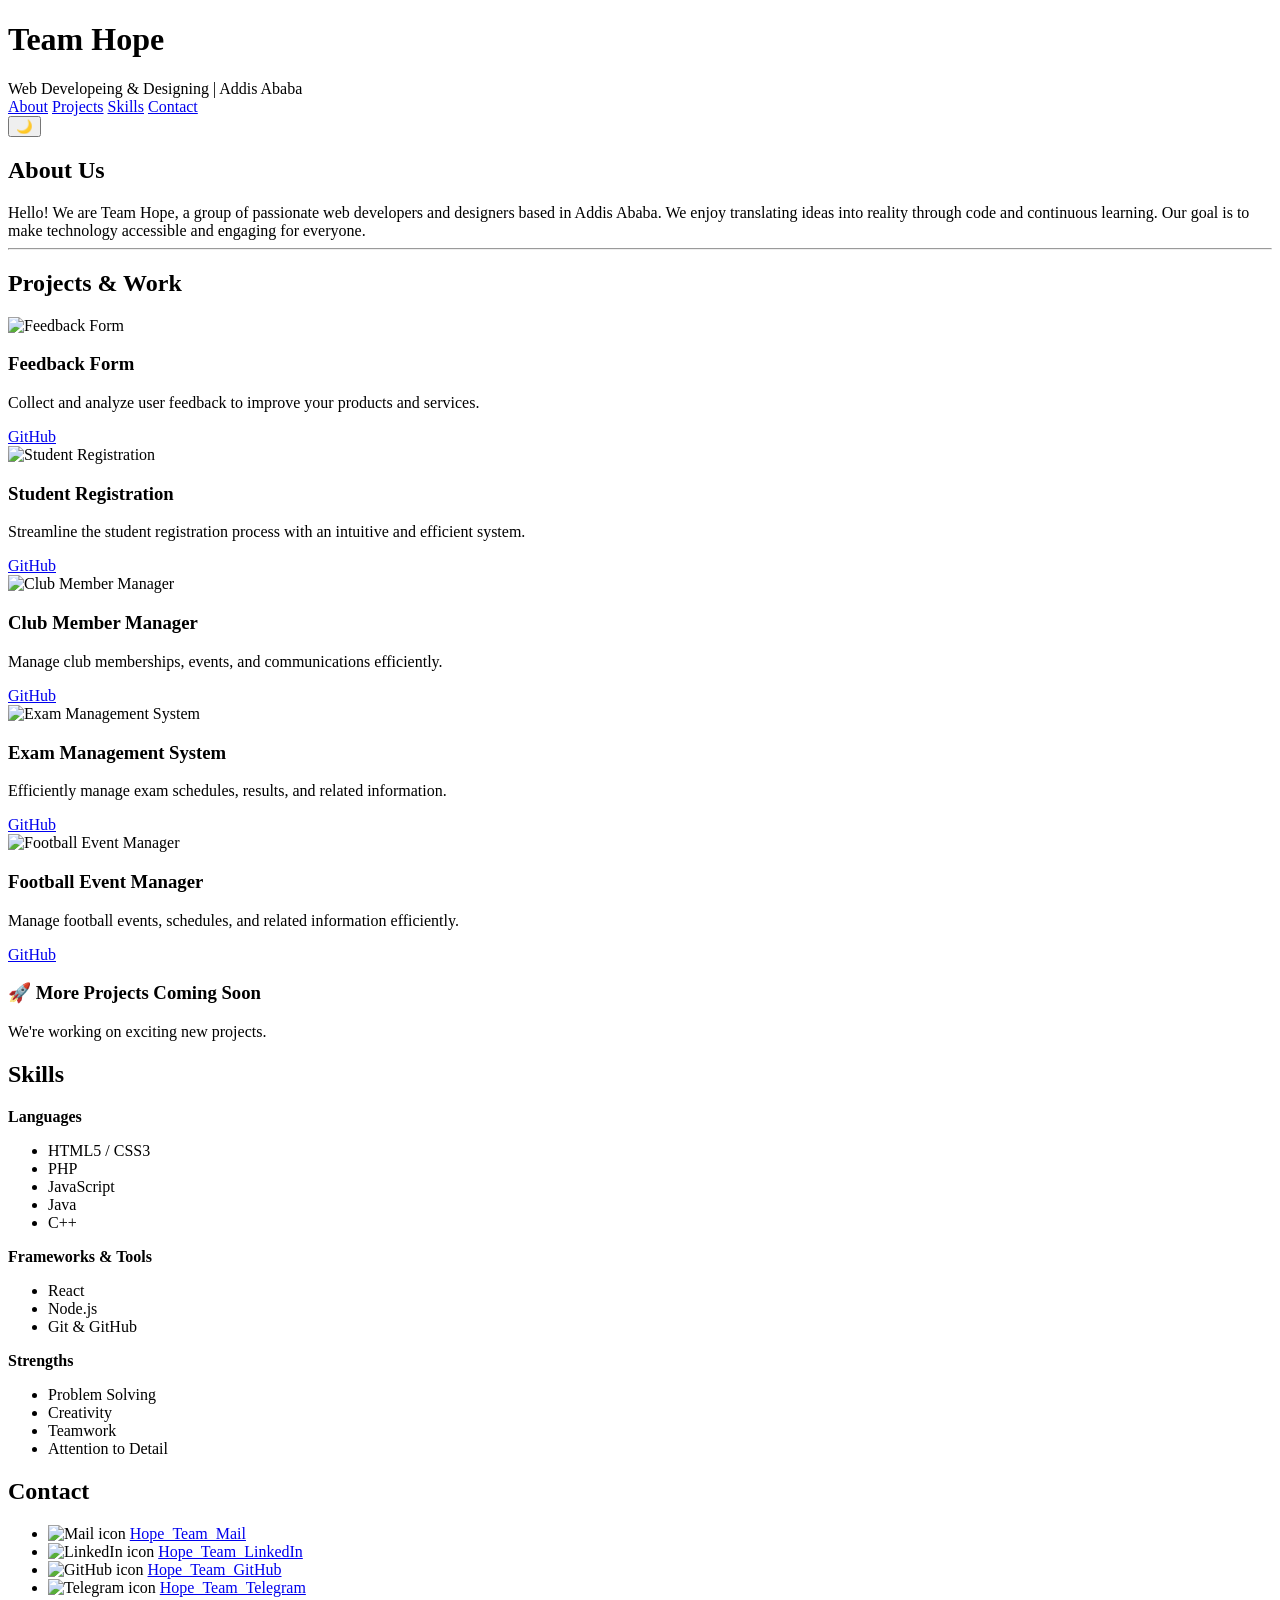
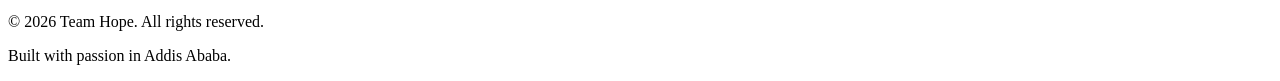
==== index.html @ 990dbc8c "Add files via upload" ====
<!DOCTYPE html>
<html lang="en">
<head>
    <meta charset="UTF-8">
    <title>TeamHopePortfolio</title>
    <link rel="icon" href="https://cdn-icons-png.flaticon.com/512/2917/2917242.png" type="image/png">
    <meta name="viewport" content="width=device-width, initial-scale=1">
    <link rel="stylesheet" href="style.css">
</head>
<body>    

     <header>
        <h1>Team Hope</h1>
        <div>Web Developeing & Designing | Addis Ababa</div>
        <nav>
            <a href="#about" class="menu-link active">About</a>
            <a href="#projects" class="menu-link">Projects</a>
            <a href="#skills" class="menu-link">Skills</a>
            <a href="#contact" class="menu-link">Contact</a>
        </nav>
        <button id="theme-toggle" class="theme-toggle-btn">🌙</button>
    </header>
    <main>
        <section id="about">
            <h2>About Us</h2>
            <div class="about-text">
                Hello! We are Team Hope, a group of passionate web developers and designers based in Addis Ababa.
                We enjoy translating ideas into reality through code and continuous learning. Our goal is to make technology accessible and engaging for everyone.
            </div>
            <hr>
        </section>
        <section id="projects">
            <h2>Projects & Work</h2>
            <div class="projects-grid">

                <div class="project-card">
                    <img src="./recources/images/Feedback_sample.png" alt="Feedback Form">
                    <h3>Feedback Form</h3>
                    <p>Collect and analyze user feedback to improve your products and services.</p>
                    <div class="project-links">
                        <a href="https://github.com/Group-Git-Repositories/Feedback.git" target="_blank">GitHub</a>
                    </div>
                </div>
                <div class="project-card">
                    <img src="./recources/images/Student_Registration_sample.png" alt="Student Registration">
                    <h3>Student Registration</h3>
                    <p>Streamline the student registration process with an intuitive and efficient system.</p>
                    <div class="project-links">
                        <a href="https://github.com/Group-Git-Repositories/REGISTER.git" target="_blank">GitHub</a>
                    </div>
                </div>
                <div class="project-card">
                    <img src="./recources/images/Club_Member_Manager_sample.png" alt="Club Member Manager">
                    <h3>Club Member Manager</h3>
                    <p>Manage club memberships, events, and communications efficiently.</p>
                    <div class="project-links">
                        <a href="https://github.com/Group-Git-Repositories/Club-Registration.git" target="_blank">GitHub</a>
                       
                    </div>
                </div>
                <div class="project-card">
                    <img src="./recources/images/Exam_Management_System_sample.png" alt="Exam Management System">
                    <h3>Exam Management System</h3>
                    <p>Efficiently manage exam schedules, results, and related information.</p>
                    <div class="project-links">
                        <a href="https://github.com/Group-Git-Repositories/Exam-Schedule.git" target="_blank">GitHub</a>
                    </div>
                </div>
                <div class="project-card">
                    <img src="./recources/images/Football_Event_Manager_sample.png" alt="Football Event Manager">
                    <h3>Football Event Manager</h3>
                    <p>Manage football events, schedules, and related information efficiently.</p>
                    <div class="project-links">
                        <a href="https://github.com/Group-Git-Repositories/Football_Event_Manager.git" target="_blank">GitHub</a>
                        
                    </div>
                </div>
                <div class="project-card coming-soon">
                    <div class="coming-soon-content">
                        <h3>🚀 More Projects Coming Soon</h3>
                        <p>We're working on exciting new projects.</p>
                    </div>
                </div>
            </div>
        </section>
        <section id="skills">
            <h2>Skills</h2>
            <div class="skills-flex">
                <div class="skill-group">
                    <strong>Languages</strong>
                    <ul>
                        <li>HTML5 / CSS3</li>
                        <li>PHP</li>
                        <li>JavaScript</li>
                        <li>Java</li>
                        <li>C++</li>
                    </ul>
                </div>
                <div class="skill-group">
                    <strong>Frameworks & Tools</strong>
                    <ul>
                        <li>React</li>
                        <li>Node.js</li>
                        <li>Git & GitHub</li>
                    </ul>
                </div>
                <div class="skill-group">
                    <strong>Strengths</strong>
                    <ul>
                        <li>Problem Solving</li>
                        <li>Creativity</li>
                        <li>Teamwork</li>
                        <li>Attention to Detail</li>
                    </ul>
                </div>
            </div>
        </section>
        <!-- Contact Section -->
        <section id="contact">
            <h2>Contact</h2>
            <ul class="contact-list">
                <li>
                    <img src="https://cdn-icons-png.flaticon.com/512/732/732200.png" class="contact-icon" alt="Mail icon">
                    <a href="mailto:endalamawtewodros2@gmail.com">Hope_Team_Mail</a>
                </li>
                <li>
                    <img src="https://cdn-icons-png.flaticon.com/512/174/174857.png" class="contact-icon" alt="LinkedIn icon">
                    <a href="https://linkedin.com/in/janedoe" target="_blank">Hope_Team_LinkedIn</a>
                </li>
                <li>
                    <img src="https://cdn-icons-png.flaticon.com/512/25/25231.png" class="contact-icon" alt="GitHub icon">
                    <a href="https://github.com/Group-Git-Repositories?tab=repositories" target="_blank">Hope_Team_GitHub</a>
                </li>
                <li>
                    <img src="https://cdn-icons-png.flaticon.com/128/4423/4423663.png" class="contact-icon" alt="Telegram icon">
                    <a href="https://t.me/hope_teams" target="_blank">Hope_Team_Telegram</a>
                </li>
            </ul>
        </section>
    </main>
    <footer>
        <p>&copy; 2026 Team Hope. All rights reserved.</p>
        <p>Built with passion in Addis Ababa.</p>
    </footer>
    <script>
    // Theme toggle
    const toggle = document.getElementById('theme-toggle');
    const currentTheme = localStorage.getItem('theme');
    if (currentTheme) {
        document.body.classList.add(currentTheme);
    }
    updateToggleIcon();

    toggle.addEventListener('click', function() {
        document.body.classList.toggle('light-mode');
        const theme = document.body.classList.contains('light-mode') ? 'light-mode' : '';
        localStorage.setItem('theme', theme);
        updateToggleIcon();
    });

    function updateToggleIcon() {
        const isLight = document.body.classList.contains('light-mode');
        toggle.textContent = isLight ? '☀️' : '🌙';
    }

    // Smooth scroll active section highlighting
    const menuLinks = document.querySelectorAll('.menu-link');
    const sections = [...document.querySelectorAll('main section')];
    window.addEventListener('scroll', () => {
        let fromTop = window.scrollY + 100; // Slight offset for header
        menuLinks.forEach(link => link.classList.remove('active'));
        let current = sections[0];
        for (const section of sections) {
            if (section.offsetTop <= fromTop) current = section;
        }
        document.querySelectorAll('nav a').forEach(link => {
            if(link.getAttribute('href').substring(1) === current.id)
                link.classList.add('active');
        });
    });

    // Smooth scroll for clicks (optional, will work with scroll-behavior CSS, but this is more consistent)
    document.querySelectorAll('nav a').forEach(anchor => {
        anchor.addEventListener('click', function(e) {
            e.preventDefault();
            document.querySelector(this.getAttribute('href')).scrollIntoView({
                behavior: 'smooth'
            });
        });
    });
    </script>
</body>
</html>
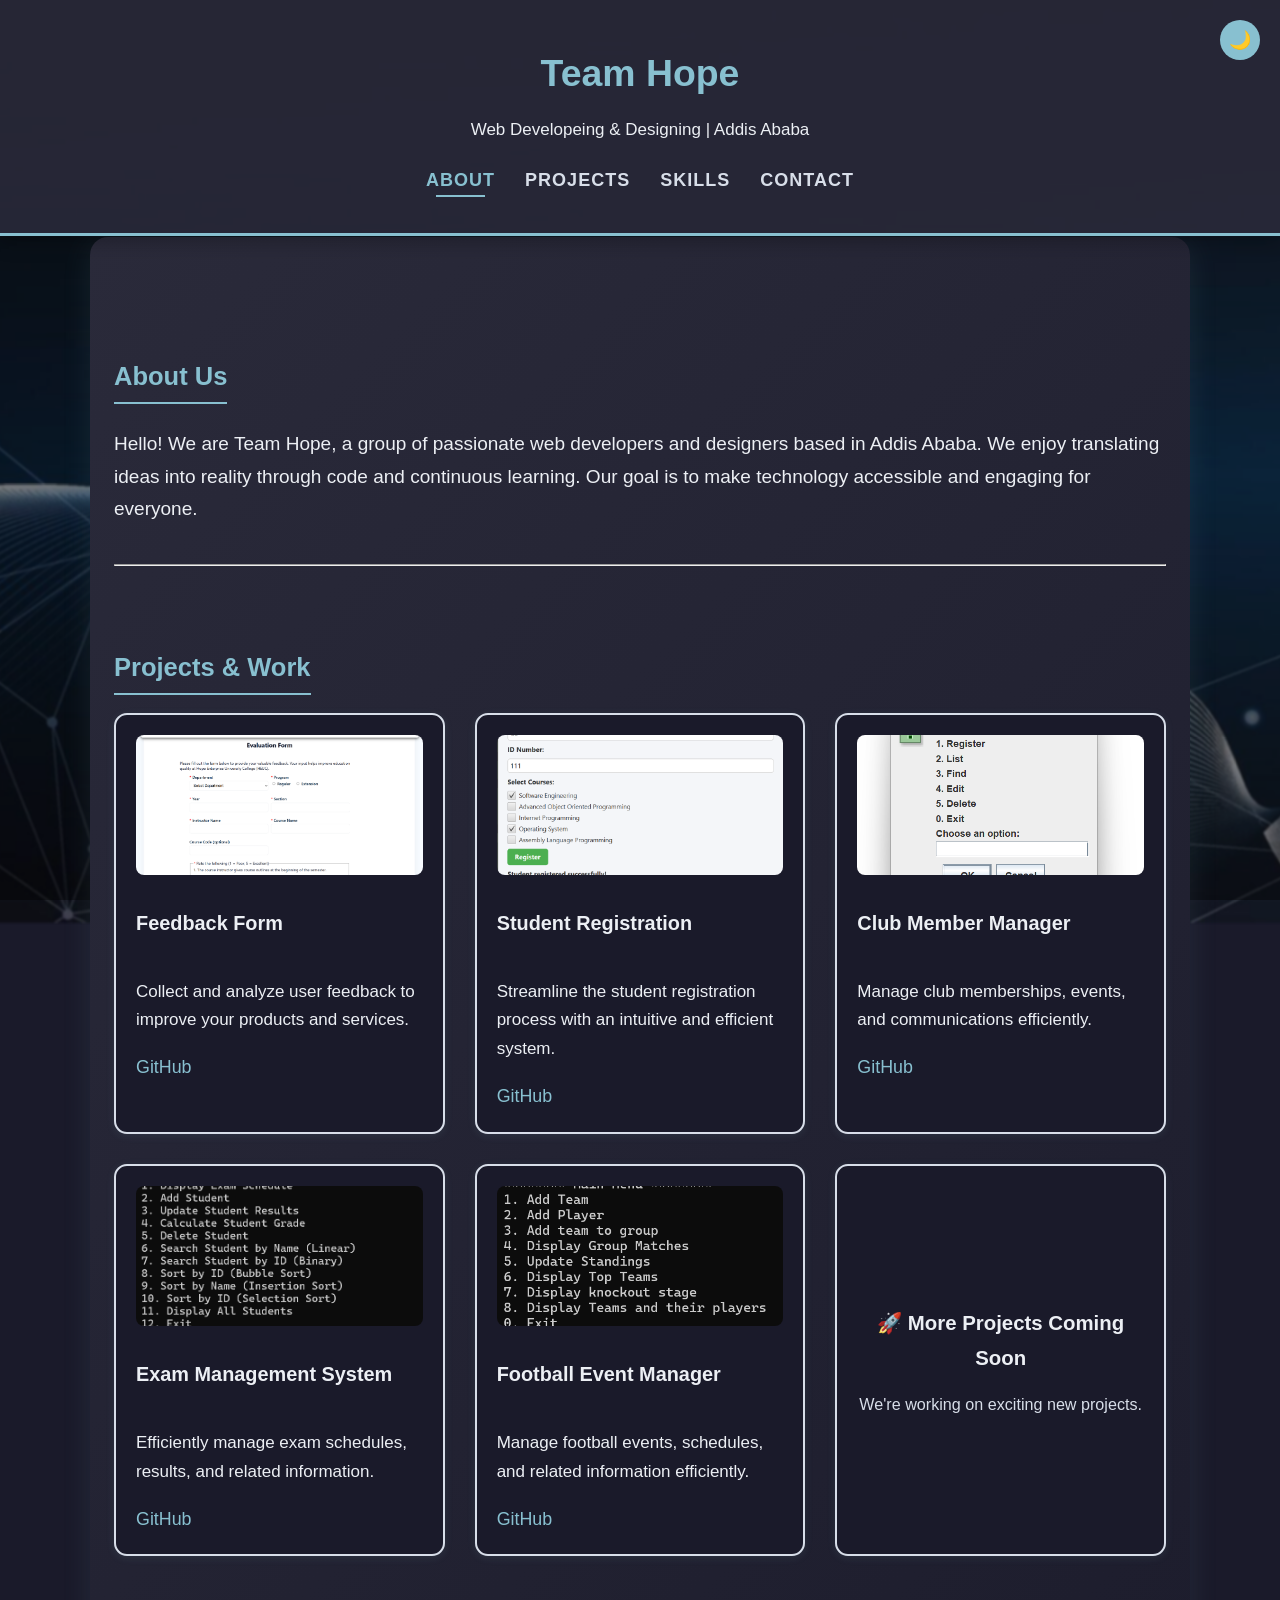
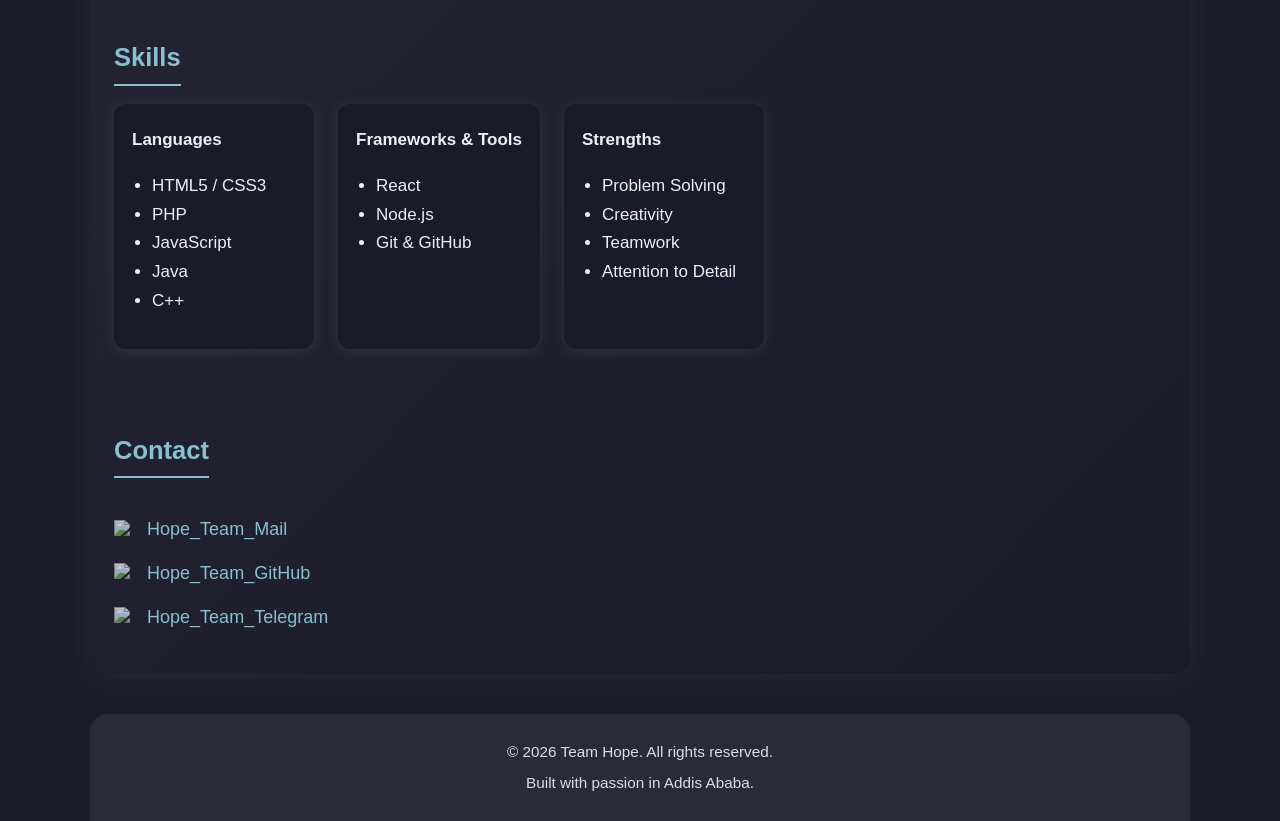
==== commit 453dfe27: "Fix HTML structure and remove duplicate content" ====
--- a/index.html
+++ b/index.html
@@ -124,10 +124,6 @@
                     <a href="mailto:endalamawtewodros2@gmail.com">Hope_Team_Mail</a>
                 </li>
                 <li>
-                    <img src="https://cdn-icons-png.flaticon.com/512/174/174857.png" class="contact-icon" alt="LinkedIn icon">
-                    <a href="https://linkedin.com/in/janedoe" target="_blank">Hope_Team_LinkedIn</a>
-                </li>
-                <li>
                     <img src="https://cdn-icons-png.flaticon.com/512/25/25231.png" class="contact-icon" alt="GitHub icon">
                     <a href="https://github.com/Group-Git-Repositories?tab=repositories" target="_blank">Hope_Team_GitHub</a>
                 </li>
@@ -190,4 +186,4 @@
     });
     </script>
 </body>
-</html>+</html>
--- a/style.css
+++ b/style.css
@@ -0,0 +1,283 @@
+        :root {
+            --bg-primary: #1a1a2a;
+            --bg-secondary: #2a2a3a;
+            --text-primary: #eceff4;
+            --text-secondary: #d8dee9;
+            --accent: #88c0d0;
+            --highlight: #ebcb8b;
+            --subtle: #81a1c1;
+        }
+.theme-toggle-btn {
+    position: absolute;
+    top: 20px;
+    right: 20px;
+}
+        .light-mode {
+            --bg-primary: #ffffff;
+            --bg-secondary: #f8f9fa;
+            --text-primary: #212529;
+            --text-secondary: #6c757d;
+            --accent: #007bff;
+            --highlight: #ffc107;
+            --subtle: #495057;
+        }
+
+        .light-mode body::before,
+        .light-mode body::after {
+            display: none;
+        }
+
+        .light-mode header {
+            background: var(--bg-secondary);
+        }
+        html {
+            scroll-behavior: smooth;
+        }
+        * { box-sizing: border-box; }
+        body {
+            position: relative;
+            font-family: 'Segoe UI', Calibri, Arial, sans-serif;
+            margin: 0;
+            background: var(--bg-primary);
+            color: var(--text-primary);
+            line-height: 1.7;
+            font-size: 17px;
+            min-height: 100vh;
+            overflow-x: hidden;
+        }
+
+        body::before {
+            content: '';
+            position: fixed;
+            inset: 0;
+            z-index: -1;
+            background-image: url('./recources/images/Background_Image.jpg');
+            background-size: cover;
+            background-position: center;
+            background-attachment: fixed;
+            filter: blur(1px);
+            transform: scale(1.05);
+            opacity: 0.8;
+        }
+
+        body::after {
+            content: '';
+            position: fixed;
+            inset: 0;
+            z-index: -1;
+            background: rgba(0, 0, 0, 0.4);
+        }
+
+        header {
+            background: rgba(42, 42, 58, 0.9);
+            text-align: center;
+            padding: 1em 1em 2em 1em;
+            position: relative;
+            border-bottom: 3px solid var(--accent);
+            box-shadow: 0 4px 20px rgba(0, 0, 0, 0.3);
+        }
+        nav {
+            margin: 18px 0 0 0;
+            display: flex;
+            justify-content: center;
+            gap: 22px;
+            flex-wrap: wrap;
+        }
+        nav a {
+            color: var(--text-secondary);
+            font-weight: 600;
+            text-decoration: none;
+            text-transform: uppercase;
+            letter-spacing: 1px;
+            transition: color 0.2s;
+            font-size: 1.06em;
+            padding: 2px 4px;
+            position: relative;
+        }
+        nav a:after {
+            content: '';
+            display: block;
+            margin: auto;
+            height: 2px;
+            width: 0px;
+            background: var(--accent);
+            transition: width .24s;
+        }
+        nav a:hover, nav a.active {
+            color: var(--accent);
+        }
+        nav a:hover:after,
+        nav a.active:after {
+            width: 70%;
+        }
+        h1 {
+            font-size: 2.2em;
+            margin-bottom: 10px;
+            color: var(--accent);
+        }
+        h2 {
+            font-size: 1.5em;
+            color: var(--accent);
+            margin-top: 40px;
+            margin-bottom: 18px;
+            border-bottom: 2.5px solid var(--accent);
+            display: inline-block;
+            padding-bottom: 4px;
+        }
+        main {
+            max-width: 1100px;
+            margin: 1px auto 0 auto;
+            background: linear-gradient(135deg, var(--bg-secondary) 0%, var(--bg-primary) 100%);
+            border-radius: 18px;
+            box-shadow: 0 6px 30px rgba(136, 192, 208, 0.1);
+            padding: 38px 24px 24px 24px;
+        }
+        section {
+            margin-top: 40px;
+        }
+
+        /* Projects */
+        .projects-grid {
+            display: grid;
+            grid-template-columns: repeat(auto-fit, minmax(270px, 1fr));
+            gap: 30px;
+        }
+        .project-card {
+            background: var(--bg-primary);
+            border-radius: 13px;
+            border: 2.5px solid var(--text-secondary);
+            padding: 20px;
+            color: var(--text-primary);
+            transition: border 0.32s, box-shadow 0.25s, transform 0.3s;
+            display: flex;
+            flex-direction: column;
+            align-items: flex-start;
+            box-shadow: 0 2px 8px rgba(136, 192, 208, 0.1);
+        }
+        .project-card:hover {
+            border: 3.5px solid var(--accent);
+            box-shadow: 0 0 0 5px var(--accent);
+            transform: translateY(-5px);
+        }
+        .project-card img {
+            width: 100%;
+            height: 140px;
+            object-fit: cover;
+            border-radius: 8px;
+            margin-bottom: 12px;
+            background: var(--bg-secondary);
+            transition: transform 0.3s, height 0.3s;
+        }
+
+        .project-card img:hover {
+            transform: scale(1.05);
+            height: 220px;
+            margin-top: 8px;
+        }
+        .coming-soon {
+            justify-content: center;
+            align-items: center;
+            text-align: center;
+        }
+        .coming-soon-content h3 {
+            font-size: 1.2em;
+            margin-bottom: 10px;
+        }
+        .coming-soon-content p {
+            font-size: 0.95em;
+            color: var(--text-secondary);
+        }
+        .project-links a {
+            color: var(--accent);
+            text-decoration: none;
+            margin-right: 14px;
+            font-size: 1.05em;
+        }
+        .project-links a:hover { text-decoration: underline; }
+
+        /* Skills */
+        .skills-flex {
+            display: flex;
+            flex-wrap: wrap;
+            gap: 24px;
+        }
+        .skill-group {
+            background: var(--bg-primary);
+            border-radius: 12px;
+            padding: 22px 18px 16px 18px;
+            min-width: 200px;
+            box-shadow: 0 2px 14px rgba(136, 192, 208, 0.15);
+        }
+        .skill-group ul { padding-left: 20px; }
+
+        /* About, Contact */
+        .about-text {
+            font-size: 1.12em;
+            margin-top: 6px;
+            margin-bottom: 2em;
+        }
+        .contact-list {
+            list-style: none;
+            padding: 0;
+            font-size: 1.06em;
+        }
+        .contact-list li {
+            margin-bottom: 13px;
+            display: flex;
+            align-items: center;
+        }
+        .contact-list a {
+            color: var(--accent);
+            text-decoration: none;
+            margin-left: 6px;
+        }
+        .contact-list a:hover { text-decoration: underline; }
+        .contact-icon {
+            width: 20px;
+            height: 20px;
+            margin-right: 7px;
+            opacity: 0.75;
+        }
+
+        .theme-toggle-btn {
+            background: var(--accent);
+            color: var(--text-primary);
+            border: none;
+            border-radius: 50%;
+            width: 40px;
+            height: 40px;
+            font-size: 18px;
+            cursor: pointer;
+            transition: background 0.3s;
+            margin-left: 20px;
+        }
+
+        .theme-toggle-btn:hover {
+            background: var(--highlight);
+        }
+
+        footer {
+            text-align: center;
+            padding: 20px;
+            background: var(--bg-secondary);
+            color: var(--text-secondary);
+            margin-top: 40px;
+            border-radius: 18px 18px 0 0;
+            max-width: 1100px;
+            margin-left: auto;
+            margin-right: auto;
+        }
+
+        footer p {
+            margin: 5px 0;
+            font-size: 0.9em;
+        }
+
+        /* Responsive tweaks */
+        @media (max-width: 700px) {
+            main { padding: 13px 5px; }
+            .skills-flex { flex-direction: column; gap: 9px;}
+        }
+        @media (max-width: 550px) {
+            header { padding-top: 1.4em; padding-bottom: 1.7em;}
+        }
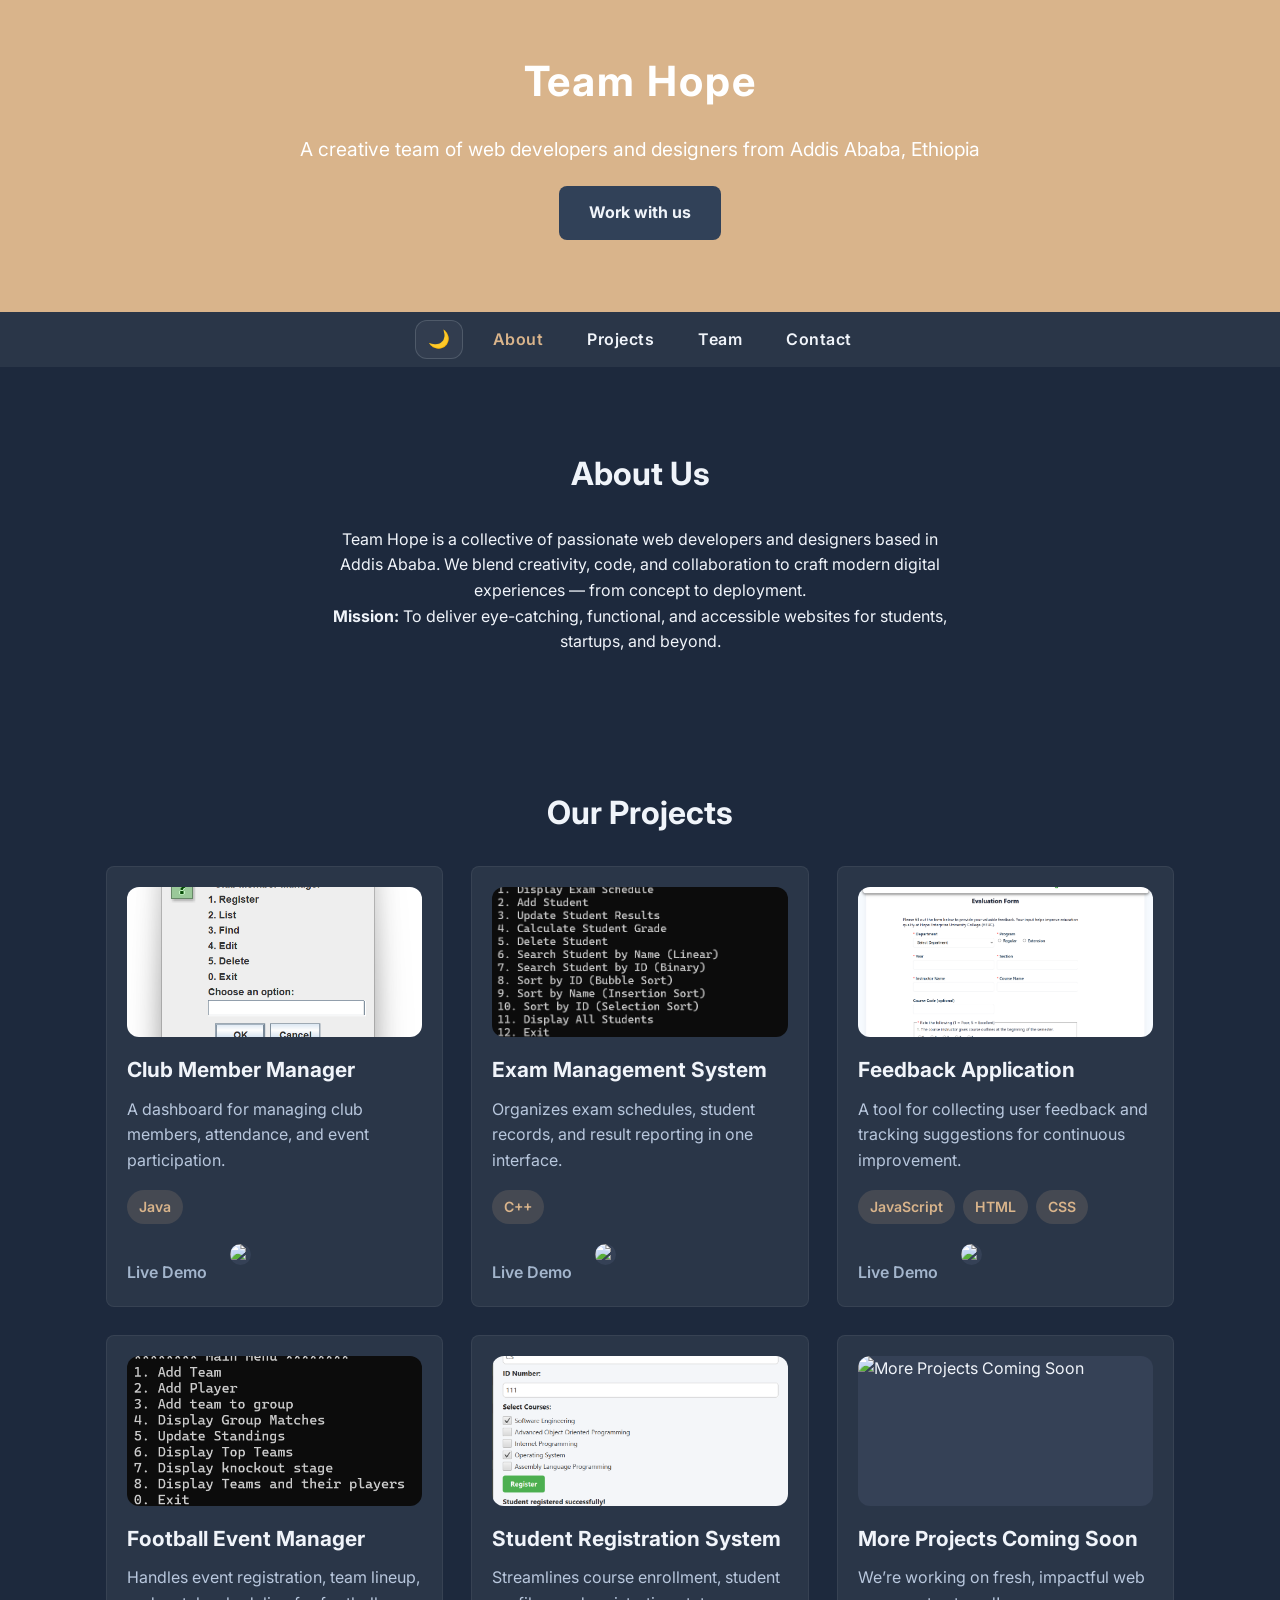
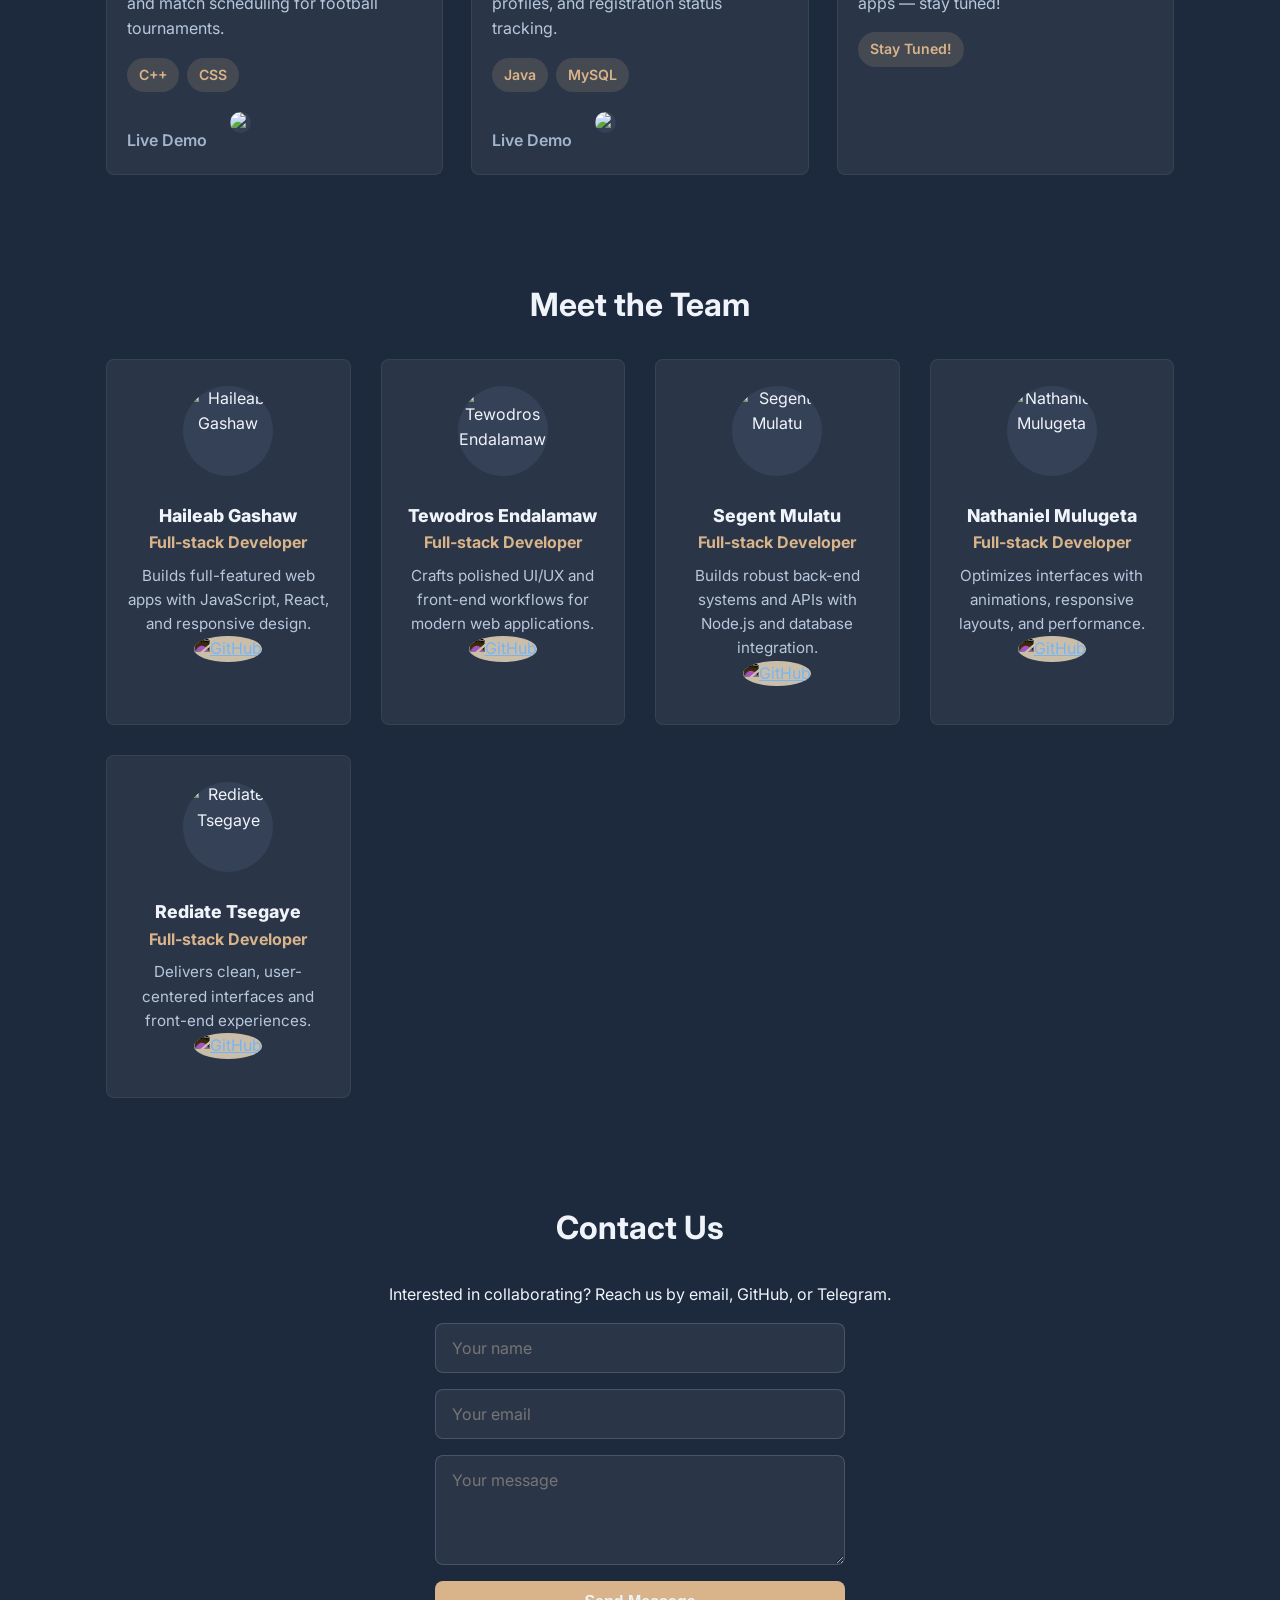
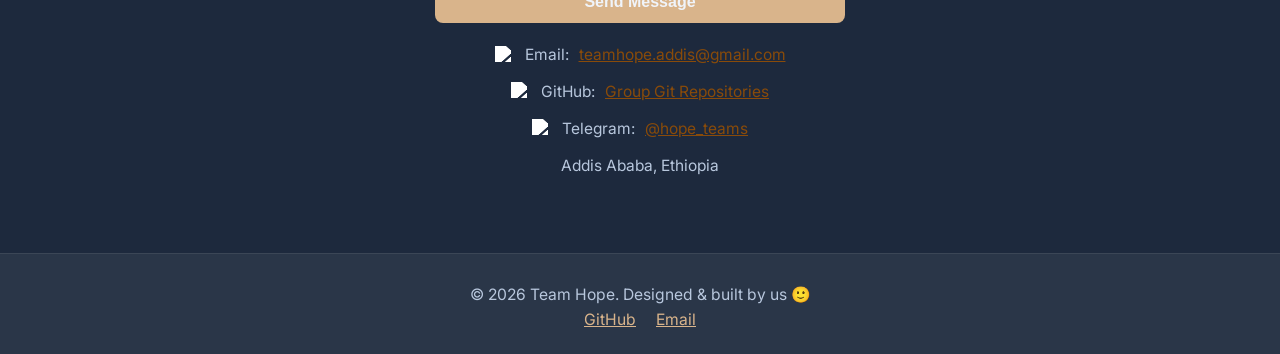
==== commit 3d86a12f: "Refactor index.html for better structure and content Updated the HTML structure, improved accessibil" ====
--- a/index.html
+++ b/index.html
@@ -1,189 +1,270 @@
 <!DOCTYPE html>
 <html lang="en">
 <head>
-    <meta charset="UTF-8">
-    <title>TeamHopePortfolio</title>
-    <link rel="icon" href="https://cdn-icons-png.flaticon.com/512/2917/2917242.png" type="image/png">
-    <meta name="viewport" content="width=device-width, initial-scale=1">
-    <link rel="stylesheet" href="style.css">
+  <meta charset="UTF-8">
+  <title>Team Hope Portfolio</title>
+  <link rel="icon" href="https://cdn-icons-png.flaticon.com/512/2917/2917242.png" type="image/png">
+  <meta name="viewport" content="width=device-width, initial-scale=1.0">
+  <link href="https://fonts.googleapis.com/css2?family=Inter:wght@400;500;600;700;800&display=swap" rel="stylesheet">
+  <link rel="stylesheet" href="style.css">
 </head>
-<body>    
-
-     <header>
-        <h1>Team Hope</h1>
-        <div>Web Developeing & Designing | Addis Ababa</div>
-        <nav>
-            <a href="#about" class="menu-link active">About</a>
-            <a href="#projects" class="menu-link">Projects</a>
-            <a href="#skills" class="menu-link">Skills</a>
-            <a href="#contact" class="menu-link">Contact</a>
-        </nav>
-        <button id="theme-toggle" class="theme-toggle-btn">🌙</button>
-    </header>
-    <main>
-        <section id="about">
-            <h2>About Us</h2>
-            <div class="about-text">
-                Hello! We are Team Hope, a group of passionate web developers and designers based in Addis Ababa.
-                We enjoy translating ideas into reality through code and continuous learning. Our goal is to make technology accessible and engaging for everyone.
-            </div>
-            <hr>
-        </section>
-        <section id="projects">
-            <h2>Projects & Work</h2>
-            <div class="projects-grid">
-
-                <div class="project-card">
-                    <img src="./recources/images/Feedback_sample.png" alt="Feedback Form">
-                    <h3>Feedback Form</h3>
-                    <p>Collect and analyze user feedback to improve your products and services.</p>
-                    <div class="project-links">
-                        <a href="https://github.com/Group-Git-Repositories/Feedback.git" target="_blank">GitHub</a>
-                    </div>
-                </div>
-                <div class="project-card">
-                    <img src="./recources/images/Student_Registration_sample.png" alt="Student Registration">
-                    <h3>Student Registration</h3>
-                    <p>Streamline the student registration process with an intuitive and efficient system.</p>
-                    <div class="project-links">
-                        <a href="https://github.com/Group-Git-Repositories/REGISTER.git" target="_blank">GitHub</a>
-                    </div>
-                </div>
-                <div class="project-card">
-                    <img src="./recources/images/Club_Member_Manager_sample.png" alt="Club Member Manager">
-                    <h3>Club Member Manager</h3>
-                    <p>Manage club memberships, events, and communications efficiently.</p>
-                    <div class="project-links">
-                        <a href="https://github.com/Group-Git-Repositories/Club-Registration.git" target="_blank">GitHub</a>
-                       
-                    </div>
-                </div>
-                <div class="project-card">
-                    <img src="./recources/images/Exam_Management_System_sample.png" alt="Exam Management System">
-                    <h3>Exam Management System</h3>
-                    <p>Efficiently manage exam schedules, results, and related information.</p>
-                    <div class="project-links">
-                        <a href="https://github.com/Group-Git-Repositories/Exam-Schedule.git" target="_blank">GitHub</a>
-                    </div>
-                </div>
-                <div class="project-card">
-                    <img src="./recources/images/Football_Event_Manager_sample.png" alt="Football Event Manager">
-                    <h3>Football Event Manager</h3>
-                    <p>Manage football events, schedules, and related information efficiently.</p>
-                    <div class="project-links">
-                        <a href="https://github.com/Group-Git-Repositories/Football_Event_Manager.git" target="_blank">GitHub</a>
-                        
-                    </div>
-                </div>
-                <div class="project-card coming-soon">
-                    <div class="coming-soon-content">
-                        <h3>🚀 More Projects Coming Soon</h3>
-                        <p>We're working on exciting new projects.</p>
-                    </div>
-                </div>
-            </div>
-        </section>
-        <section id="skills">
-            <h2>Skills</h2>
-            <div class="skills-flex">
-                <div class="skill-group">
-                    <strong>Languages</strong>
-                    <ul>
-                        <li>HTML5 / CSS3</li>
-                        <li>PHP</li>
-                        <li>JavaScript</li>
-                        <li>Java</li>
-                        <li>C++</li>
-                    </ul>
-                </div>
-                <div class="skill-group">
-                    <strong>Frameworks & Tools</strong>
-                    <ul>
-                        <li>React</li>
-                        <li>Node.js</li>
-                        <li>Git & GitHub</li>
-                    </ul>
-                </div>
-                <div class="skill-group">
-                    <strong>Strengths</strong>
-                    <ul>
-                        <li>Problem Solving</li>
-                        <li>Creativity</li>
-                        <li>Teamwork</li>
-                        <li>Attention to Detail</li>
-                    </ul>
-                </div>
-            </div>
-        </section>
-        <!-- Contact Section -->
-        <section id="contact">
-            <h2>Contact</h2>
-            <ul class="contact-list">
-                <li>
-                    <img src="https://cdn-icons-png.flaticon.com/512/732/732200.png" class="contact-icon" alt="Mail icon">
-                    <a href="mailto:endalamawtewodros2@gmail.com">Hope_Team_Mail</a>
-                </li>
-                <li>
-                    <img src="https://cdn-icons-png.flaticon.com/512/25/25231.png" class="contact-icon" alt="GitHub icon">
-                    <a href="https://github.com/Group-Git-Repositories?tab=repositories" target="_blank">Hope_Team_GitHub</a>
-                </li>
-                <li>
-                    <img src="https://cdn-icons-png.flaticon.com/128/4423/4423663.png" class="contact-icon" alt="Telegram icon">
-                    <a href="https://t.me/hope_teams" target="_blank">Hope_Team_Telegram</a>
-                </li>
-            </ul>
-        </section>
-    </main>
-    <footer>
-        <p>&copy; 2026 Team Hope. All rights reserved.</p>
-        <p>Built with passion in Addis Ababa.</p>
-    </footer>
-    <script>
-    // Theme toggle
+<body>
+  <header>
+    <h1>Team Hope</h1>
+    <p>A creative team of web developers and designers from Addis Ababa, Ethiopia</p>
+    <a href="#contact" class="btn-main">Work with us</a>
+  </header>
+  <nav>
+    <button type="button" id="theme-toggle" class="theme-toggle" aria-label="Toggle theme">🌙</button>
+    <a href="#about" class="menu-link">About</a>
+    <a href="#projects" class="menu-link">Projects</a>
+    <a href="#team" class="menu-link">Team</a>
+    <a href="#contact" class="menu-link">Contact</a>
+  </nav>
+  <main>
+  <section id="about">
+    <h2 class="section-title">About Us</h2>
+    <div class="about-text">
+      <p>
+        Team Hope is a collective of passionate web developers and designers based in Addis Ababa. We blend creativity, code, and collaboration to craft modern digital experiences — from concept to deployment.<br>
+        <strong>Mission:</strong> To deliver eye-catching, functional, and accessible websites for students, startups, and beyond.
+      </p>
+    </div>
+  </section>
+  <section id="projects">
+    <h2 class="section-title">Our Projects</h2>
+    <div class="projects-grid">
+      <div class="project-card">
+        <img src="recources/images/Club_Member_Manager_sample.png" alt="Club Member Manager">
+        <h3>Club Member Manager</h3>
+        <p>A dashboard for managing club members, attendance, and event participation.</p>
+        <div class="tech-tags">
+          <span>Java</span>
+        </div>
+        <div class="project-links">
+          <a href="https://github.com/Group-Git-Repositories/Club-Registration.git" target="_blank">Live Demo</a>
+          <a href="https://github.com/Group-Git-Repositories/Club-Registration.git" target="_blank" title="GitHub Repo">
+            <img src="https://cdn.jsdelivr.net/gh/devicons/devicon/icons/github/github-original.svg" alt="GitHub icon">
+          </a>
+        </div>
+      </div>
+      <div class="project-card">
+        <img src="recources/images/Exam_Management_System_sample.png" alt="Exam Management System">
+        <h3>Exam Management System</h3>
+        <p>Organizes exam schedules, student records, and result reporting in one interface.</p>
+        <div class="tech-tags">
+          <span>C++</span>
+        </div>
+        <div class="project-links">
+          <a href="https://github.com/Group-Git-Repositories/Exam-Schedule.git" target="_blank">Live Demo</a>
+          <a href="https://github.com/Group-Git-Repositories/Exam-Schedule.git" target="_blank" title="GitHub Repo">
+            <img src="https://cdn.jsdelivr.net/gh/devicons/devicon/icons/github/github-original.svg" alt="GitHub icon">
+          </a>
+        </div>
+      </div>
+      <div class="project-card">
+        <img src="recources/images/Feedback_sample.png" alt="Feedback Application">
+        <h3>Feedback Application</h3>
+        <p>A tool for collecting user feedback and tracking suggestions for continuous improvement.</p>
+        <div class="tech-tags">
+          <span>JavaScript</span><span>HTML</span><span>CSS</span>
+        </div>
+        <div class="project-links">
+          <a href="https://github.com/Group-Git-Repositories/Feedback.git" target="_blank">Live Demo</a>
+          <a href="https://github.com/Group-Git-Repositories/Feedback.git" target="_blank" title="GitHub Repo">
+            <img src="https://cdn.jsdelivr.net/gh/devicons/devicon/icons/github/github-original.svg" alt="GitHub icon">
+          </a>
+        </div>
+      </div>
+      <div class="project-card">
+        <img src="recources/images/Football_Event_Manager_sample.png" alt="Football Event Manager">
+        <h3>Football Event Manager</h3>
+        <p>Handles event registration, team lineup, and match scheduling for football tournaments.</p>
+        <div class="tech-tags">
+          <span>C++</span><span>CSS</span>
+        </div>
+        <div class="project-links">
+          <a href="https://github.com/Group-Git-Repositories/Football_Event_Manager.git" target="_blank">Live Demo</a>
+          <a href="https://github.com/Group-Git-Repositories/Football_Event_Manager.git" target="_blank" title="GitHub Repo">
+            <img src="https://cdn.jsdelivr.net/gh/devicons/devicon/icons/github/github-original.svg" alt="GitHub icon">
+          </a>
+        </div>
+      </div>
+      <div class="project-card">
+        <img src="recources/images/Student_Registration_sample.png" alt="Student Registration System">
+        <h3>Student Registration System</h3>
+        <p>Streamlines course enrollment, student profiles, and registration status tracking.</p>
+        <div class="tech-tags">
+          <span>Java</span><span>MySQL</span>
+        </div>
+        <div class="project-links">
+          <a href="https://github.com/Group-Git-Repositories/REGISTER.git" target="_blank">Live Demo</a>
+          <a href="https://github.com/Group-Git-Repositories/REGISTER.git" target="_blank" title="GitHub Repo">
+            <img src="https://cdn.jsdelivr.net/gh/devicons/devicon/icons/github/github-original.svg" alt="GitHub icon">
+          </a>
+        </div>
+      </div>
+      <div class="project-card coming-soon">
+        <img src="https://placehold.co/500x150?text=More+Projects+Coming+Soon" alt="More Projects Coming Soon">
+        <h3>More Projects Coming Soon</h3>
+        <p>We’re working on fresh, impactful web apps — stay tuned!</p>
+        <div class="tech-tags"><span>Stay Tuned!</span></div>
+      </div>
+    </div>
+  </section>
+  <section id="team">
+    <h2 class="section-title">Meet the Team</h2>
+    <div class="team-grid">
+      <!-- Repeat this team-member-card for each team member -->
+      <div class="team-member-card">
+        <img src="https://placehold.co/90x90?text=HG" alt="Haileab Gashaw">
+        <h4>Haileab Gashaw</h4>
+        <div class="role">Full-stack Developer</div>
+        <div class="bio">Builds full-featured web apps with JavaScript, React, and responsive design.</div>
+        <div class="social-links">
+          <a href="https://github.com/Haileab33" target="_blank"><img src="https://cdn.jsdelivr.net/gh/devicons/devicon/icons/github/github-original.svg" alt="GitHub"></a>
+        </div>
+      </div>
+      <div class="team-member-card">
+        <img src="https://placehold.co/90x90?text=TE" alt="Tewodros Endalamaw">
+        <h4>Tewodros Endalamaw</h4>
+        <div class="role">Full-stack Developer</div>
+        <div class="bio">Crafts polished UI/UX and front-end workflows for modern web applications.</div>
+        <div class="social-links">
+          <a href="https://github.com/tewodros" target="_blank"><img src="https://cdn.jsdelivr.net/gh/devicons/devicon/icons/github/github-original.svg" alt="GitHub"></a>
+        </div>
+      </div>
+      <div class="team-member-card">
+        <img src="https://placehold.co/90x90?text=SM" alt="Segent Mulatu">
+        <h4>Segent Mulatu</h4>
+        <div class="role">Full-stack Developer</div>
+        <div class="bio">Builds robust back-end systems and APIs with Node.js and database integration.</div>
+        <div class="social-links">
+          <a href="https://github.com/segent" target="_blank"><img src="https://cdn.jsdelivr.net/gh/devicons/devicon/icons/github/github-original.svg" alt="GitHub"></a>
+        </div>
+      </div>
+      <div class="team-member-card">
+        <img src="https://placehold.co/90x90?text=NM" alt="Nathaniel Mulugeta">
+        <h4>Nathaniel Mulugeta</h4>
+        <div class="role">Full-stack Developer</div>
+        <div class="bio">Optimizes interfaces with animations, responsive layouts, and performance.</div>
+        <div class="social-links">
+          <a href="https://github.com/nathaniel" target="_blank"><img src="https://cdn.jsdelivr.net/gh/devicons/devicon/icons/github/github-original.svg" alt="GitHub"></a>
+        </div>
+      </div>
+      <div class="team-member-card">
+        <img src="https://placehold.co/90x90?text=RT" alt="Rediate Tsegaye">
+        <h4>Rediate Tsegaye</h4>
+        <div class="role">Full-stack Developer</div>
+        <div class="bio">Delivers clean, user-centered interfaces and front-end experiences.</div>
+        <div class="social-links">
+          <a href="https://github.com/rediate" target="_blank"><img src="https://cdn.jsdelivr.net/gh/devicons/devicon/icons/github/github-original.svg" alt="GitHub"></a>
+        </div>
+      </div>
+    </div>
+  </section>
+  <section id="contact" class="contact-section">
+    <h2 class="section-title">Contact Us</h2>
+    <p>Interested in collaborating? Reach us by email, GitHub, or Telegram.</p>
+    <form action="https://formspree.io/f/xykbqawk" method="POST">
+      <input type="text" name="name" placeholder="Your name" required>
+      <input type="email" name="_replyto" placeholder="Your email" required>
+      <textarea name="message" placeholder="Your message" rows="4" required></textarea>
+      <button type="submit">Send Message</button>
+    </form>
+    <div class="contact-info">
+      <div>
+        <img src="https://cdn-icons-png.flaticon.com/512/732/732200.png" class="contact-icon" alt="Mail icon" width="20" height="20">
+        Email: <a href="mailto:teamhope.addis@gmail.com">teamhope.addis@gmail.com</a>
+      </div>
+      <div>
+        <img src="https://cdn-icons-png.flaticon.com/512/25/25231.png" class="contact-icon" alt="GitHub icon" width="20" height="20">
+        GitHub: <a href="https://github.com/Group-Git-Repositories?tab=repositories" target="_blank">Group Git Repositories</a>
+      </div>
+      <div>
+        <img src="https://cdn-icons-png.flaticon.com/128/4423/4423663.png" class="contact-icon" alt="Telegram icon" width="20" height="20">
+        Telegram: <a href="https://t.me/hope_teams" target="_blank">@hope_teams</a>
+      </div>
+      <div class="contact-location">Addis Ababa, Ethiopia</div>
+    </div>
+  </section>
+  </main>
+  <footer>
+    <div>© 2026 Team Hope. Designed & built by us 🙂
+    </div>
+    <div class="footer-social">
+      <a href="https://github.com/group-git-repositories" target="_blank">GitHub</a>
+      <a href="mailto:teamhope.addis@gmail.com" target="_blank">Email</a>
+    </div>
+  </footer>
+  <script>
     const toggle = document.getElementById('theme-toggle');
-    const currentTheme = localStorage.getItem('theme');
-    if (currentTheme) {
-        document.body.classList.add(currentTheme);
-    }
-    updateToggleIcon();
-
-    toggle.addEventListener('click', function() {
-        document.body.classList.toggle('light-mode');
-        const theme = document.body.classList.contains('light-mode') ? 'light-mode' : '';
-        localStorage.setItem('theme', theme);
-        updateToggleIcon();
-    });
-
-    function updateToggleIcon() {
-        const isLight = document.body.classList.contains('light-mode');
-        toggle.textContent = isLight ? '☀️' : '🌙';
-    }
-
-    // Smooth scroll active section highlighting
+    const contrastTextBg = document.getElementById('contrast-text-bg');
+    const contrastButton = document.getElementById('contrast-button');
+    const contrastLink = document.getElementById('contrast-link');
     const menuLinks = document.querySelectorAll('.menu-link');
     const sections = [...document.querySelectorAll('main section')];
-    window.addEventListener('scroll', () => {
-        let fromTop = window.scrollY + 100; // Slight offset for header
-        menuLinks.forEach(link => link.classList.remove('active'));
-        let current = sections[0];
-        for (const section of sections) {
-            if (section.offsetTop <= fromTop) current = section;
+
+    function setTheme(theme) {
+      if (theme === 'light-mode') {
+        document.body.classList.add('light-mode');
+      } else {
+        document.body.classList.remove('light-mode');
+      }
+      localStorage.setItem('theme', theme);
+      updateToggleIcon();
+      updateContrastOverlay();
+    }
+
+    function updateToggleIcon() {
+      const isLight = document.body.classList.contains('light-mode');
+      toggle.textContent = isLight ? '☀️' : '🌙';
+    }
+
+    function updateContrastOverlay() {
+      const isLight = document.body.classList.contains('light-mode');
+      if (contrastTextBg) contrastTextBg.textContent = isLight ? '13.2:1' : '15.2:1';
+      if (contrastButton) contrastButton.textContent = isLight ? '5.1:1' : '4.8:1';
+      if (contrastLink) contrastLink.textContent = isLight ? '5.0:1' : '4.9:1';
+    }
+
+    if (toggle) {
+      const currentTheme = localStorage.getItem('theme');
+      setTheme(currentTheme === 'light-mode' ? 'light-mode' : '');
+
+      toggle.addEventListener('click', () => {
+        const selectedTheme = document.body.classList.contains('light-mode') ? '' : 'light-mode';
+        setTheme(selectedTheme);
+      });
+    }
+
+    function activateMenuLink() {
+      const fromTop = window.scrollY + 100;
+      let current = sections[0];
+      sections.forEach(section => {
+        if (section.offsetTop <= fromTop) current = section;
+      });
+      menuLinks.forEach(link => {
+        if (link.getAttribute('href').substring(1) === current.id) {
+          link.classList.add('active');
+        } else {
+          link.classList.remove('active');
         }
-        document.querySelectorAll('nav a').forEach(link => {
-            if(link.getAttribute('href').substring(1) === current.id)
-                link.classList.add('active');
-        });
+      });
+    }
+
+    window.addEventListener('scroll', activateMenuLink);
+    activateMenuLink();
+
+    document.querySelectorAll('nav a').forEach(anchor => {
+      anchor.addEventListener('click', function(e) {
+        e.preventDefault();
+        const target = document.querySelector(this.getAttribute('href'));
+        if (target) {
+          target.scrollIntoView({ behavior: 'smooth' });
+        }
+      });
     });
-
-    // Smooth scroll for clicks (optional, will work with scroll-behavior CSS, but this is more consistent)
-    document.querySelectorAll('nav a').forEach(anchor => {
-        anchor.addEventListener('click', function(e) {
-            e.preventDefault();
-            document.querySelector(this.getAttribute('href')).scrollIntoView({
-                behavior: 'smooth'
-            });
-        });
-    });
-    </script>
+  </script>
 </body>
 </html>
--- a/style.css
+++ b/style.css
@@ -1,283 +1,356 @@
-        :root {
-            --bg-primary: #1a1a2a;
-            --bg-secondary: #2a2a3a;
-            --text-primary: #eceff4;
-            --text-secondary: #d8dee9;
-            --accent: #88c0d0;
-            --highlight: #ebcb8b;
-            --subtle: #81a1c1;
-        }
-.theme-toggle-btn {
-    position: absolute;
-    top: 20px;
-    right: 20px;
+:root {
+      --bg: #1D293D;
+      --surface: #2A3648;
+      --surface-elevated: #354156;
+      --accent-primary: #D9B48B;
+      --accent-secondary: #A3B5CC;
+      --text-high: #F0F4FA;
+      --text-medium: #B8C7DD;
+      --text-low: #6B7E9C;
+      --success: #6FCF97;
+      --error: #E06C6C;
+      --warning: #F2C94C;
+      --shadow: none;
+      --card-shadow: none;
+      --radius: 8px;
+      --body-font: 'Inter', system-ui, -apple-system, BlinkMacSystemFont, 'Segoe UI', sans-serif;
+    }
+    *, *:before, *:after { box-sizing: border-box; }
+    html { scroll-behavior: smooth; }
+    body {
+      margin: 0; background: var(--bg); color: var(--text-high);
+      font-family: var(--body-font);
+      font-size: 16px;
+      line-height: 1.6;
+    }
+    header {
+      background: var(--accent-primary);
+      color: #fff;
+      padding: 48px 20px 72px;
+      text-align: center;
+    }
+    header h1 {
+      font-size: 2.6rem; margin: 0 0 12px;
+      letter-spacing: 2px;
+    }
+    header p {
+      font-size: 1.2rem;
+      margin-bottom: 22px;
+    }
+    .btn-main {
+      background: #314158;
+      color: var(--text-high);
+      border: none;
+      padding: 14px 30px;
+      font-size: 1rem;
+      border-radius: 8px;
+      font-weight: 700;
+      cursor: pointer;
+      transition: transform .18s, background .18s;
+      text-decoration: none;
+      display: inline-block;
+      box-shadow: var(--card-shadow);
+    }
+    .btn-main:hover {
+      transform: translateY(-1px);
+      background: var(--accent-secondary);
+    }
+    .btn-main:active {
+      transform: translateY(0);
+      opacity: 0.95;
+    }
+    .btn-secondary {
+      background: transparent;
+      color: var(--accent-primary);
+      border: 1px solid rgba(209, 180, 139, 0.35);
+      padding: 12px 26px;
+      border-radius: 8px;
+      font-weight: 600;
+      transition: background .18s, border-color .18s;
+    }
+    .btn-secondary:hover {
+      background: rgba(217, 180, 139, 0.12);
+    }
+    .btn-main:focus-visible,
+    .btn-secondary:focus-visible,
+    .theme-toggle:focus-visible,
+    nav a:focus-visible,
+    .contact-section input:focus-visible,
+    .contact-section textarea:focus-visible {
+      outline: 3px solid rgba(217, 180, 139, 0.28);
+      outline-offset: 3px;
+    }
+    nav {
+      background: var(--surface);
+      box-shadow: var(--shadow);
+      padding: 8px 20px;
+      display: flex;
+      justify-content: center;
+      align-items: center;
+      gap: 16px;
+      position: sticky;
+      top: 0; z-index: 99;
+    }
+    .theme-toggle {
+      border: 1px solid rgba(240,244,250,0.15);
+      background: rgba(255,255,255,0.04);
+      color: var(--text-high);
+      font-size: 1.1rem;
+      cursor: pointer;
+      padding: 8px 12px;
+      border-radius: 12px;
+      transition: background .18s, color .18s, border-color .18s;
+    }
+    .theme-toggle:hover {
+      background: rgba(255,255,255,0.08);
+    }
+    .menu-link.active,
+    nav a:hover {
+      color: var(--accent-primary);
+    }
+    .menu-link {
+      color: var(--text-high);
+    }
+    body.light-mode {
+      --bg: #FDF8F0;
+      --surface: #FFFFFF;
+      --surface-elevated: #F5EEE3;
+      --accent-primary: #894B0A;
+      --accent-secondary: #C37D3B;
+      --text-high: #2A2A2A;
+      --text-medium: #6B5B4F;
+      --text-low: #B0A291;
+      --success: #2E7D5E;
+      --error: #B33A3A;
+      --warning: #B47C2E;
+      --shadow: 0 16px 40px rgba(17, 24, 39, 0.08);
+      --card-shadow: 0 12px 30px rgba(17, 24, 39, 0.08);
+    }
+    body.dark-mode {
+      --bg: #1D293D;
+      --surface: #2A3648;
+      --surface-elevated: #354156;
+      --accent-primary: #D9B48B;
+      --accent-secondary: #A3B5CC;
+      --text-high: #F0F4FA;
+      --text-medium: #B8C7DD;
+      --text-low: #6B7E9C;
+      --success: #6FCF97;
+      --error: #E06C6C;
+      --warning: #F2C94C;
+      --shadow: none;
+      --card-shadow: none;
+    }
+    nav a {
+      color: var(--text-high);
+      text-decoration: none;
+      margin: 0 14px;
+      font-weight: 600;
+      transition: color .2s;
+      letter-spacing: .5px;
+    }
+    nav a:hover { color: var(--accent-secondary); }
+    section {
+      max-width: 1100px;
+      margin: 0 auto;
+      padding: 54px 16px 24px 16px;
+    }
+    .section-title {
+      text-align: center;
+      margin-bottom: 28px;
+      font-size: 2rem;
+      font-weight: 700;
+      color: var(--text-high);
+    }
+    /* About */
+    .about-text { max-width: 620px; margin: 0 auto 28px; text-align: center; }
+    /* Projects */
+    .projects-grid {
+      display: grid;
+      grid-template-columns: repeat(auto-fit, minmax(310px, 1fr));
+      gap: 28px;
+    }
+    .project-card {
+      background: var(--surface);
+      border-radius: var(--radius);
+      box-shadow: var(--card-shadow);
+      padding: 20px;
+      display: flex;
+      flex-direction: column;
+      align-items: start;
+      transition: transform .18s, background .18s, box-shadow .18s;
+      border: 1px solid rgba(255,255,255,0.06);
+    }
+    .project-card:hover {
+      transform: translateY(-3px);
+      background: var(--surface-elevated);
+      box-shadow: var(--card-shadow);
+    }
+    .project-card img {
+      width: 100%;
+      height: 150px;
+      object-fit: cover;
+      border-radius: 12px;
+      margin-bottom: 16px;
+      background: var(--surface-elevated);
+    }
+    .project-card h3 {
+      margin: 0 0 10px; font-size: 1.3rem; color: var(--text-high);
+    }
+    .project-card p { margin: 0 0 16px; min-height: 42px; color: var(--text-medium); }
+    .tech-tags span {
+      background: rgba(217,180,139,0.15);
+      color: var(--accent-primary);
+      font-size: .88rem;
+      padding: 6px 12px; border-radius: 999px;
+      margin-right: 8px;
+      margin-bottom: 8px; display: inline-block;
+      font-weight: 600;
+    }
+    .project-links { margin-top: 12px; }
+    .project-links a {
+      color: var(--accent-secondary);
+      text-decoration: none;
+      margin-right: 14px; font-weight: 600;
+      display: inline-flex; align-items: center;
+    }
+    .project-links a:hover { color: var(--accent-primary); }
+    .project-links img { width: 21px; height: 21px; margin-left: 5px;}
+
+    /* Team */
+    .team-grid {
+      display: grid;
+      grid-template-columns: repeat(auto-fit, minmax(230px, 1fr));
+      gap: 30px;
+    }
+    .team-member-card {
+      background: var(--surface);
+      box-shadow: var(--card-shadow);
+      border-radius: var(--radius);
+      text-align: center;
+      padding: 26px 18px 20px;
+      transition: transform .18s, background .18s;
+      display: flex;
+      flex-direction: column;
+      align-items: center;
+      border: 1px solid rgba(255,255,255,0.06);
+    }
+    .team-member-card:hover {
+      transform: translateY(-2px);
+      background: var(--surface-elevated);
+    }
+    .team-member-card img {
+      width: 90px; height: 90px;
+      border-radius: 50%;
+      object-fit: cover;
+      box-shadow: none;
+      margin-bottom: 18px;
+      background: var(--surface-elevated);
+    }
+    .team-member-card h4 {
+      margin: 8px 0 0; font-size: 1.11rem; font-weight: 800;
+    }
+    .role { color: var(--accent-primary); font-weight: 700; margin-bottom: 8px;}
+    .bio { font-size: .95rem; color: var(--text-medium); min-height: 42px;}
+    .social-links a { margin: 0 6px; display: inline-block;}
+    .social-links img { width: 25px; height: 25px; filter: invert(100%); }
+    body.light-mode .social-links img { filter: none; }
+    /* Contact */
+    .contact-section { text-align: center; }
+    .contact-section form {
+      max-width: 410px; margin: 0 auto; display: grid; gap: 16px; margin-bottom: 18px;
+    }
+    .contact-section input, .contact-section textarea {
+      padding: 14px 16px;
+      border-radius: 8px;
+      border: 1px solid rgba(209,223,255,0.18);
+      background: var(--surface);
+      color: var(--text-high);
+      font-size: 1rem; font-family: inherit; resize: vertical;
+      transition: border-color .18s, box-shadow .18s;
+    }
+    .contact-section input:focus, .contact-section textarea:focus {
+      outline: none;
+      border-color: var(--accent-primary);
+      box-shadow: 0 0 0 4px rgba(217,180,139,0.15);
+    }
+    .contact-section button {
+      background: var(--accent-primary);
+      color: var(--text-high);
+      border: none; padding: 12px 0; font-size: 1rem;
+      font-weight: 700; border-radius: 8px; cursor: pointer;
+      transition: background .21s, transform .18s;
+      box-shadow: var(--card-shadow);
+    }
+    .contact-section button:hover { background: var(--accent-secondary); transform: translateY(-1px); }
+    .contact-info {
+      margin: 20px 0;
+      color: var(--text-medium);
+      font-size: .97rem;
+      display: grid;
+      gap: 12px;
+      justify-items: center;
+    }
+    .contact-info div {
+      display: inline-flex;
+      align-items: center;
+      gap: 10px;
+    }
+    .contact-icon {
+      display: inline-block;
+      width: 20px;
+      height: 20px;
+      filter: brightness(0) saturate(100%) invert(98%) sepia(2%) saturate(87%) hue-rotate(212deg) brightness(105%) contrast(101%);
+    }
+    /* Footer */
+    footer {
+      padding: 28px 20px 22px;
+      background: var(--surface);
+      color: var(--text-medium);
+      text-align: center;
+      font-size: .98rem;
+      margin-top: 30px;
+      border-top: 1px solid rgba(255,255,255,0.08);
+    }
+    .footer-social a { color: var(--accent-primary); margin: 0 8px; }
+    .contrast-checker {
+      position: fixed;
+      bottom: 18px;
+      right: 18px;
+      width: 220px;
+      background: var(--surface-elevated);
+      color: var(--text-high);
+      border: 1px solid rgba(255,255,255,0.08);
+      border-radius: 14px;
+      padding: 14px 16px;
+      box-shadow: var(--shadow);
+      backdrop-filter: blur(10px);
+      z-index: 200;
+      font-size: 0.9rem;
+    }
+    .contrast-checker-title {
+      text-transform: uppercase;
+      letter-spacing: .08em;
+      font-size: .8rem;
+      margin-bottom: 10px;
+      color: var(--accent-primary);
+    }
+    .contrast-line { margin-bottom: 6px; }
+    .contrast-line strong { color: var(--text-high); }
+    /* Mobile */
+    @media (max-width: 820px) {
+      .contrast-checker { position: static; width: auto; margin: 18px; box-shadow: none; }
+    }
+    @media (max-width: 600px) {
+      header h1 { font-size: 2rem;}
+      nav { font-size: 1rem; padding: 6px 8px;}
+      section { padding: 38px 6px 18px;}
+      .projects-grid,
+      .team-grid {
+        grid-template-columns: 1fr;
+      }
+    }
+    /* Change all links to a specific color */
+a {
+  color: #894B0A;  /* Your brown accent */
 }
-        .light-mode {
-            --bg-primary: #ffffff;
-            --bg-secondary: #f8f9fa;
-            --text-primary: #212529;
-            --text-secondary: #6c757d;
-            --accent: #007bff;
-            --highlight: #ffc107;
-            --subtle: #495057;
-        }
-
-        .light-mode body::before,
-        .light-mode body::after {
-            display: none;
-        }
-
-        .light-mode header {
-            background: var(--bg-secondary);
-        }
-        html {
-            scroll-behavior: smooth;
-        }
-        * { box-sizing: border-box; }
-        body {
-            position: relative;
-            font-family: 'Segoe UI', Calibri, Arial, sans-serif;
-            margin: 0;
-            background: var(--bg-primary);
-            color: var(--text-primary);
-            line-height: 1.7;
-            font-size: 17px;
-            min-height: 100vh;
-            overflow-x: hidden;
-        }
-
-        body::before {
-            content: '';
-            position: fixed;
-            inset: 0;
-            z-index: -1;
-            background-image: url('./recources/images/Background_Image.jpg');
-            background-size: cover;
-            background-position: center;
-            background-attachment: fixed;
-            filter: blur(1px);
-            transform: scale(1.05);
-            opacity: 0.8;
-        }
-
-        body::after {
-            content: '';
-            position: fixed;
-            inset: 0;
-            z-index: -1;
-            background: rgba(0, 0, 0, 0.4);
-        }
-
-        header {
-            background: rgba(42, 42, 58, 0.9);
-            text-align: center;
-            padding: 1em 1em 2em 1em;
-            position: relative;
-            border-bottom: 3px solid var(--accent);
-            box-shadow: 0 4px 20px rgba(0, 0, 0, 0.3);
-        }
-        nav {
-            margin: 18px 0 0 0;
-            display: flex;
-            justify-content: center;
-            gap: 22px;
-            flex-wrap: wrap;
-        }
-        nav a {
-            color: var(--text-secondary);
-            font-weight: 600;
-            text-decoration: none;
-            text-transform: uppercase;
-            letter-spacing: 1px;
-            transition: color 0.2s;
-            font-size: 1.06em;
-            padding: 2px 4px;
-            position: relative;
-        }
-        nav a:after {
-            content: '';
-            display: block;
-            margin: auto;
-            height: 2px;
-            width: 0px;
-            background: var(--accent);
-            transition: width .24s;
-        }
-        nav a:hover, nav a.active {
-            color: var(--accent);
-        }
-        nav a:hover:after,
-        nav a.active:after {
-            width: 70%;
-        }
-        h1 {
-            font-size: 2.2em;
-            margin-bottom: 10px;
-            color: var(--accent);
-        }
-        h2 {
-            font-size: 1.5em;
-            color: var(--accent);
-            margin-top: 40px;
-            margin-bottom: 18px;
-            border-bottom: 2.5px solid var(--accent);
-            display: inline-block;
-            padding-bottom: 4px;
-        }
-        main {
-            max-width: 1100px;
-            margin: 1px auto 0 auto;
-            background: linear-gradient(135deg, var(--bg-secondary) 0%, var(--bg-primary) 100%);
-            border-radius: 18px;
-            box-shadow: 0 6px 30px rgba(136, 192, 208, 0.1);
-            padding: 38px 24px 24px 24px;
-        }
-        section {
-            margin-top: 40px;
-        }
-
-        /* Projects */
-        .projects-grid {
-            display: grid;
-            grid-template-columns: repeat(auto-fit, minmax(270px, 1fr));
-            gap: 30px;
-        }
-        .project-card {
-            background: var(--bg-primary);
-            border-radius: 13px;
-            border: 2.5px solid var(--text-secondary);
-            padding: 20px;
-            color: var(--text-primary);
-            transition: border 0.32s, box-shadow 0.25s, transform 0.3s;
-            display: flex;
-            flex-direction: column;
-            align-items: flex-start;
-            box-shadow: 0 2px 8px rgba(136, 192, 208, 0.1);
-        }
-        .project-card:hover {
-            border: 3.5px solid var(--accent);
-            box-shadow: 0 0 0 5px var(--accent);
-            transform: translateY(-5px);
-        }
-        .project-card img {
-            width: 100%;
-            height: 140px;
-            object-fit: cover;
-            border-radius: 8px;
-            margin-bottom: 12px;
-            background: var(--bg-secondary);
-            transition: transform 0.3s, height 0.3s;
-        }
-
-        .project-card img:hover {
-            transform: scale(1.05);
-            height: 220px;
-            margin-top: 8px;
-        }
-        .coming-soon {
-            justify-content: center;
-            align-items: center;
-            text-align: center;
-        }
-        .coming-soon-content h3 {
-            font-size: 1.2em;
-            margin-bottom: 10px;
-        }
-        .coming-soon-content p {
-            font-size: 0.95em;
-            color: var(--text-secondary);
-        }
-        .project-links a {
-            color: var(--accent);
-            text-decoration: none;
-            margin-right: 14px;
-            font-size: 1.05em;
-        }
-        .project-links a:hover { text-decoration: underline; }
-
-        /* Skills */
-        .skills-flex {
-            display: flex;
-            flex-wrap: wrap;
-            gap: 24px;
-        }
-        .skill-group {
-            background: var(--bg-primary);
-            border-radius: 12px;
-            padding: 22px 18px 16px 18px;
-            min-width: 200px;
-            box-shadow: 0 2px 14px rgba(136, 192, 208, 0.15);
-        }
-        .skill-group ul { padding-left: 20px; }
-
-        /* About, Contact */
-        .about-text {
-            font-size: 1.12em;
-            margin-top: 6px;
-            margin-bottom: 2em;
-        }
-        .contact-list {
-            list-style: none;
-            padding: 0;
-            font-size: 1.06em;
-        }
-        .contact-list li {
-            margin-bottom: 13px;
-            display: flex;
-            align-items: center;
-        }
-        .contact-list a {
-            color: var(--accent);
-            text-decoration: none;
-            margin-left: 6px;
-        }
-        .contact-list a:hover { text-decoration: underline; }
-        .contact-icon {
-            width: 20px;
-            height: 20px;
-            margin-right: 7px;
-            opacity: 0.75;
-        }
-
-        .theme-toggle-btn {
-            background: var(--accent);
-            color: var(--text-primary);
-            border: none;
-            border-radius: 50%;
-            width: 40px;
-            height: 40px;
-            font-size: 18px;
-            cursor: pointer;
-            transition: background 0.3s;
-            margin-left: 20px;
-        }
-
-        .theme-toggle-btn:hover {
-            background: var(--highlight);
-        }
-
-        footer {
-            text-align: center;
-            padding: 20px;
-            background: var(--bg-secondary);
-            color: var(--text-secondary);
-            margin-top: 40px;
-            border-radius: 18px 18px 0 0;
-            max-width: 1100px;
-            margin-left: auto;
-            margin-right: auto;
-        }
-
-        footer p {
-            margin: 5px 0;
-            font-size: 0.9em;
-        }
-
-        /* Responsive tweaks */
-        @media (max-width: 700px) {
-            main { padding: 13px 5px; }
-            .skills-flex { flex-direction: column; gap: 9px;}
-        }
-        @media (max-width: 550px) {
-            header { padding-top: 1.4em; padding-bottom: 1.7em;}
-        }
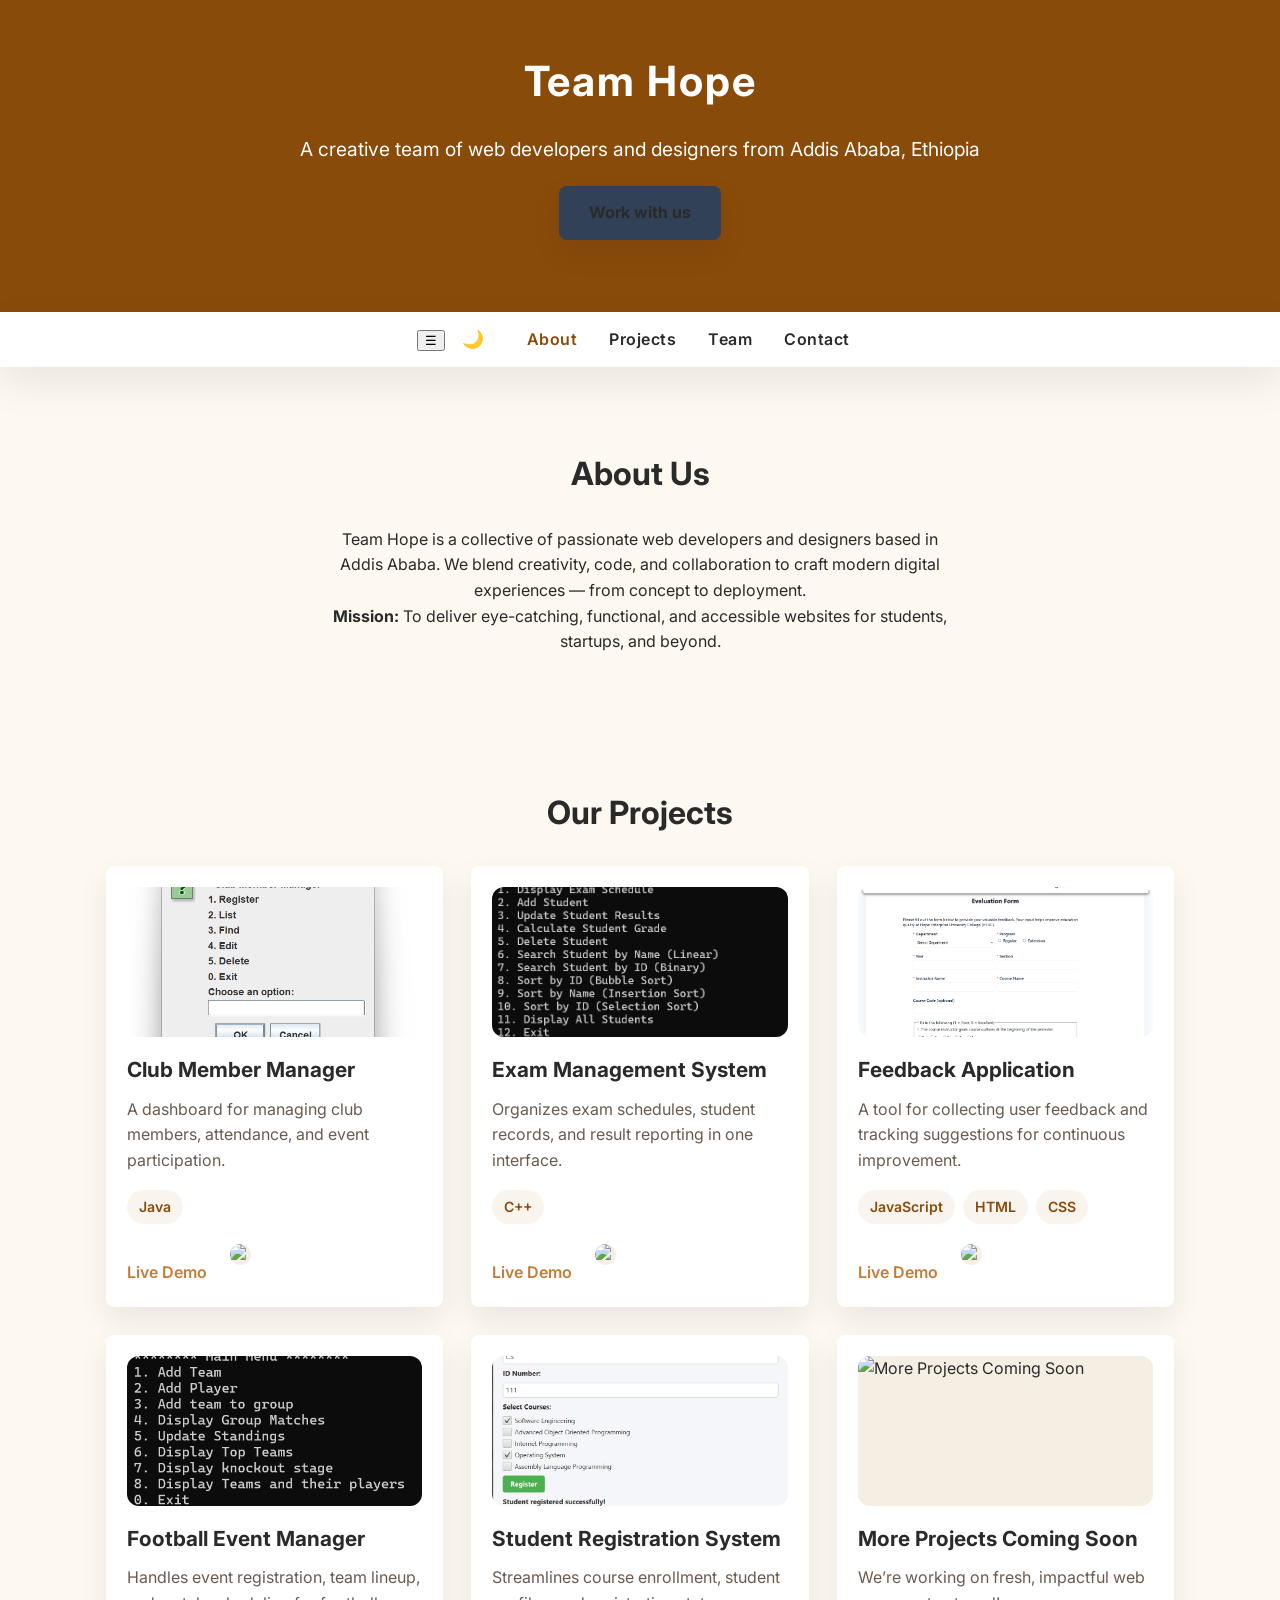
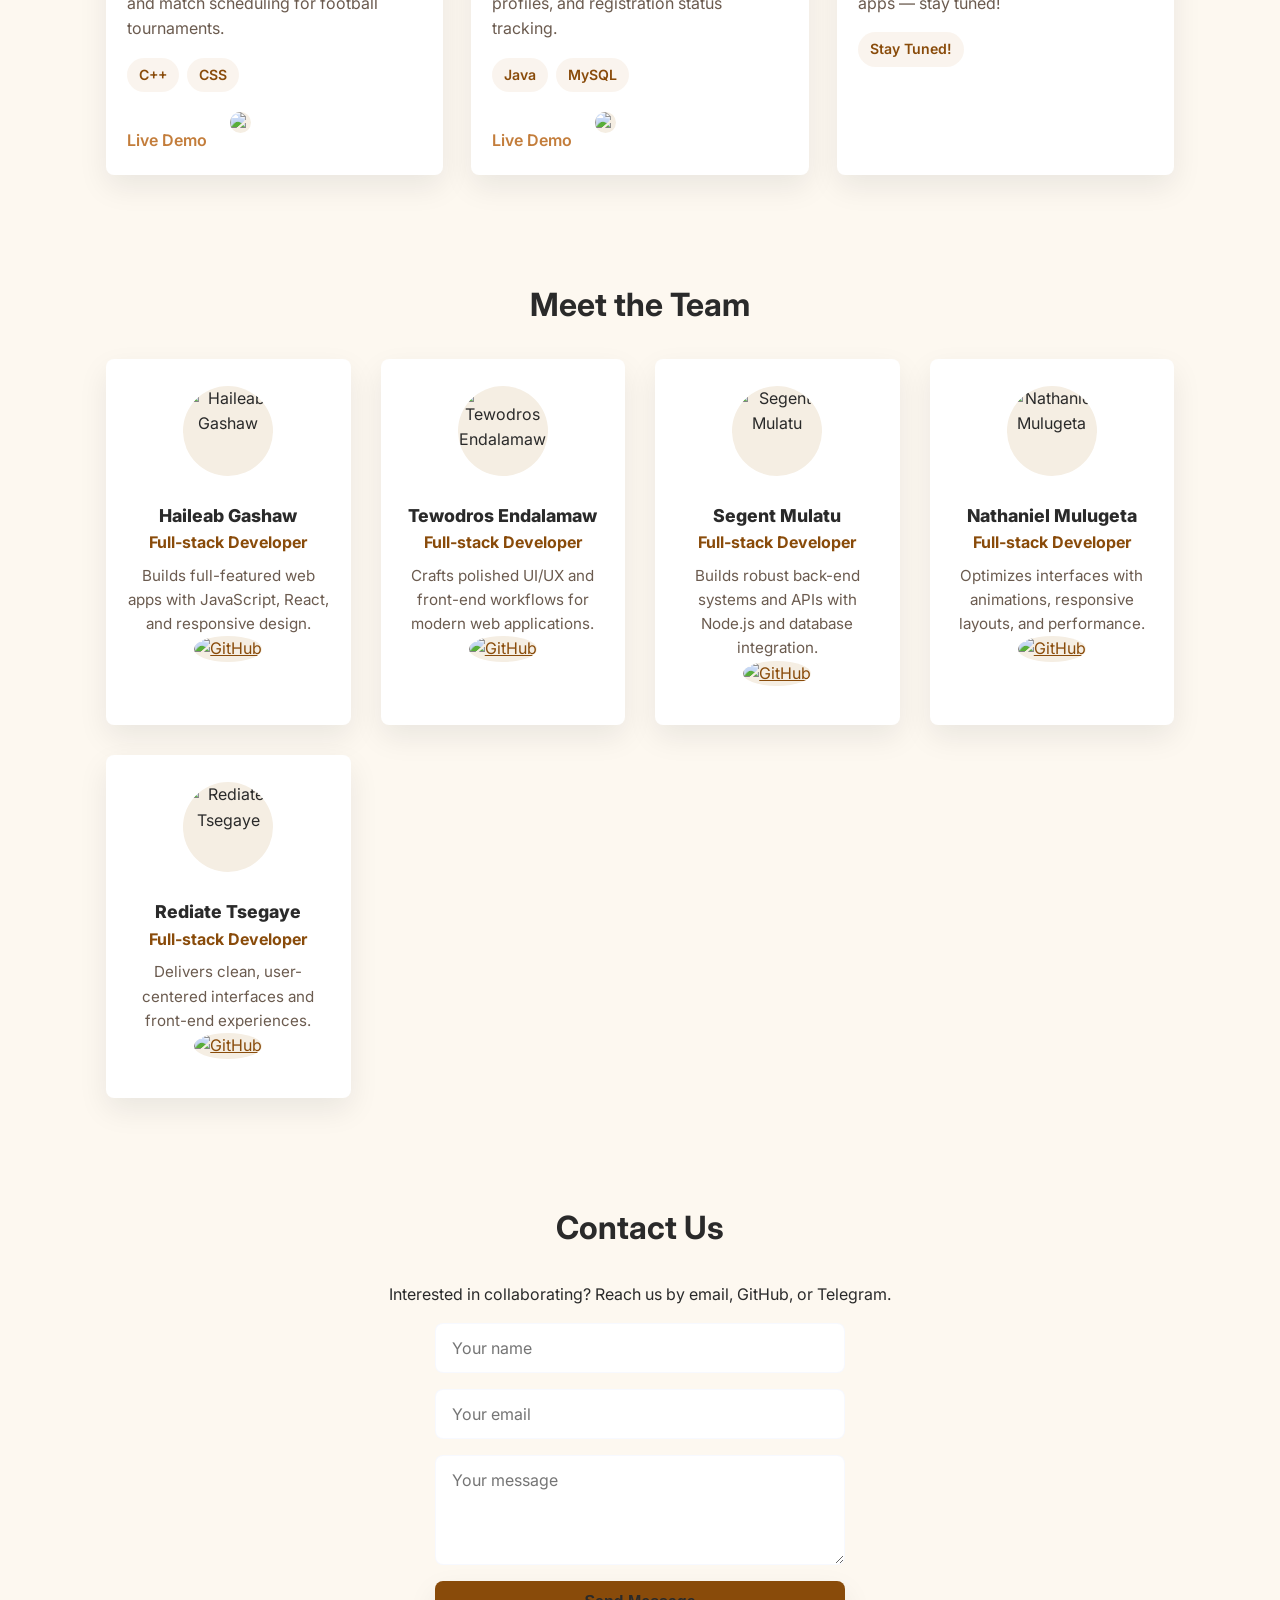
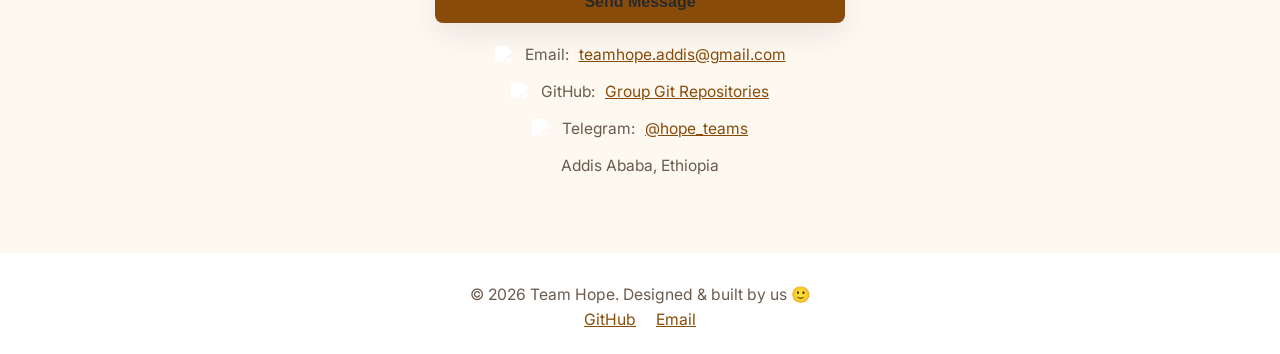
==== commit 9aa10436: "Refactor index.html for improved structure and features" ====
--- a/index.html
+++ b/index.html
@@ -15,11 +15,16 @@
     <a href="#contact" class="btn-main">Work with us</a>
   </header>
   <nav>
-    <button type="button" id="theme-toggle" class="theme-toggle" aria-label="Toggle theme">🌙</button>
-    <a href="#about" class="menu-link">About</a>
-    <a href="#projects" class="menu-link">Projects</a>
-    <a href="#team" class="menu-link">Team</a>
-    <a href="#contact" class="menu-link">Contact</a>
+    <div class="nav-actions">
+      <button type="button" id="mobile-menu-toggle" class="mobile-menu-toggle" aria-label="Toggle menu" aria-expanded="false">☰</button>
+      <button type="button" id="theme-toggle" class="theme-toggle" aria-label="Toggle theme">🌙</button>
+    </div>
+    <div class="nav-links">
+      <a href="#about" class="menu-link">About</a>
+      <a href="#projects" class="menu-link">Projects</a>
+      <a href="#team" class="menu-link">Team</a>
+      <a href="#contact" class="menu-link">Contact</a>
+    </div>
   </nav>
   <main>
   <section id="about">
@@ -122,7 +127,7 @@
         <div class="role">Full-stack Developer</div>
         <div class="bio">Builds full-featured web apps with JavaScript, React, and responsive design.</div>
         <div class="social-links">
-          <a href="https://github.com/Haileab33" target="_blank"><img src="https://cdn.jsdelivr.net/gh/devicons/devicon/icons/github/github-original.svg" alt="GitHub"></a>
+          <a href="https://github.com/group-git-repositories" target="_blank"><img src="https://cdn.jsdelivr.net/gh/devicons/devicon/icons/github/github-original.svg" alt="GitHub"></a>
         </div>
       </div>
       <div class="team-member-card">
@@ -131,7 +136,7 @@
         <div class="role">Full-stack Developer</div>
         <div class="bio">Crafts polished UI/UX and front-end workflows for modern web applications.</div>
         <div class="social-links">
-          <a href="https://github.com/tewodros" target="_blank"><img src="https://cdn.jsdelivr.net/gh/devicons/devicon/icons/github/github-original.svg" alt="GitHub"></a>
+          <a href="https://github.com/group-git-repositories" target="_blank"><img src="https://cdn.jsdelivr.net/gh/devicons/devicon/icons/github/github-original.svg" alt="GitHub"></a>
         </div>
       </div>
       <div class="team-member-card">
@@ -140,7 +145,7 @@
         <div class="role">Full-stack Developer</div>
         <div class="bio">Builds robust back-end systems and APIs with Node.js and database integration.</div>
         <div class="social-links">
-          <a href="https://github.com/segent" target="_blank"><img src="https://cdn.jsdelivr.net/gh/devicons/devicon/icons/github/github-original.svg" alt="GitHub"></a>
+          <a href="https://github.com/group-git-repositories" target="_blank"><img src="https://cdn.jsdelivr.net/gh/devicons/devicon/icons/github/github-original.svg" alt="GitHub"></a>
         </div>
       </div>
       <div class="team-member-card">
@@ -149,7 +154,7 @@
         <div class="role">Full-stack Developer</div>
         <div class="bio">Optimizes interfaces with animations, responsive layouts, and performance.</div>
         <div class="social-links">
-          <a href="https://github.com/nathaniel" target="_blank"><img src="https://cdn.jsdelivr.net/gh/devicons/devicon/icons/github/github-original.svg" alt="GitHub"></a>
+          <a href="https://github.com/group-git-repositories" target="_blank"><img src="https://cdn.jsdelivr.net/gh/devicons/devicon/icons/github/github-original.svg" alt="GitHub"></a>
         </div>
       </div>
       <div class="team-member-card">
@@ -158,7 +163,7 @@
         <div class="role">Full-stack Developer</div>
         <div class="bio">Delivers clean, user-centered interfaces and front-end experiences.</div>
         <div class="social-links">
-          <a href="https://github.com/rediate" target="_blank"><img src="https://cdn.jsdelivr.net/gh/devicons/devicon/icons/github/github-original.svg" alt="GitHub"></a>
+          <a href="https://github.com/group-git-repositories" target="_blank"><img src="https://cdn.jsdelivr.net/gh/devicons/devicon/icons/github/github-original.svg" alt="GitHub"></a>
         </div>
       </div>
     </div>
@@ -198,73 +203,88 @@
     </div>
   </footer>
   <script>
-    const toggle = document.getElementById('theme-toggle');
-    const contrastTextBg = document.getElementById('contrast-text-bg');
-    const contrastButton = document.getElementById('contrast-button');
-    const contrastLink = document.getElementById('contrast-link');
+    const themeToggle = document.getElementById('theme-toggle');
+    const mobileMenuToggle = document.getElementById('mobile-menu-toggle');
+    const nav = document.querySelector('nav');
     const menuLinks = document.querySelectorAll('.menu-link');
     const sections = [...document.querySelectorAll('main section')];
 
-    function setTheme(theme) {
-      if (theme === 'light-mode') {
-        document.body.classList.add('light-mode');
-      } else {
-        document.body.classList.remove('light-mode');
+    function applyTheme(theme) {
+      const useLight = theme === 'light';
+      document.body.classList.toggle('light-mode', useLight);
+      localStorage.setItem('theme', theme);
+      updateThemeButton();
+    }
+
+    function updateThemeButton() {
+      const isLight = document.body.classList.contains('light-mode');
+      themeToggle.textContent = isLight ? '🌙' : '☀️';
+      themeToggle.setAttribute('aria-label', isLight ? 'Switch to dark theme' : 'Switch to light theme');
+    }
+
+    function initializeTheme() {
+      const savedTheme = localStorage.getItem('theme');
+      const prefersLight = window.matchMedia('(prefers-color-scheme: light)').matches;
+      const theme = savedTheme || (prefersLight ? 'light' : 'dark');
+      applyTheme(theme);
+    }
+
+    function toggleTheme() {
+      const nextTheme = document.body.classList.contains('light-mode') ? 'dark' : 'light';
+      applyTheme(nextTheme);
+    }
+
+    function closeMobileMenu() {
+      if (nav && nav.classList.contains('open')) {
+        nav.classList.remove('open');
+        mobileMenuToggle.setAttribute('aria-expanded', 'false');
       }
-      localStorage.setItem('theme', theme);
-      updateToggleIcon();
-      updateContrastOverlay();
-    }
-
-    function updateToggleIcon() {
-      const isLight = document.body.classList.contains('light-mode');
-      toggle.textContent = isLight ? '☀️' : '🌙';
-    }
-
-    function updateContrastOverlay() {
-      const isLight = document.body.classList.contains('light-mode');
-      if (contrastTextBg) contrastTextBg.textContent = isLight ? '13.2:1' : '15.2:1';
-      if (contrastButton) contrastButton.textContent = isLight ? '5.1:1' : '4.8:1';
-      if (contrastLink) contrastLink.textContent = isLight ? '5.0:1' : '4.9:1';
-    }
-
-    if (toggle) {
-      const currentTheme = localStorage.getItem('theme');
-      setTheme(currentTheme === 'light-mode' ? 'light-mode' : '');
-
-      toggle.addEventListener('click', () => {
-        const selectedTheme = document.body.classList.contains('light-mode') ? '' : 'light-mode';
-        setTheme(selectedTheme);
-      });
     }
 
     function activateMenuLink() {
-      const fromTop = window.scrollY + 100;
-      let current = sections[0];
+      const fromTop = window.scrollY + 120;
+      let currentSection = sections[0];
       sections.forEach(section => {
-        if (section.offsetTop <= fromTop) current = section;
+        if (section.offsetTop <= fromTop) {
+          currentSection = section;
+        }
       });
       menuLinks.forEach(link => {
-        if (link.getAttribute('href').substring(1) === current.id) {
-          link.classList.add('active');
-        } else {
-          link.classList.remove('active');
+        link.classList.toggle('active', link.getAttribute('href').substring(1) === currentSection.id);
+      });
+    }
+
+    if (themeToggle) {
+      initializeTheme();
+      themeToggle.addEventListener('click', toggleTheme);
+    }
+
+    if (mobileMenuToggle && nav) {
+      mobileMenuToggle.addEventListener('click', () => {
+        const isOpen = nav.classList.toggle('open');
+        mobileMenuToggle.setAttribute('aria-expanded', String(isOpen));
+      });
+    }
+
+    menuLinks.forEach(link => {
+      link.addEventListener('click', event => {
+        event.preventDefault();
+        const targetSection = document.querySelector(link.getAttribute('href'));
+        if (targetSection) {
+          targetSection.scrollIntoView({ behavior: 'smooth' });
         }
-      });
-    }
+        closeMobileMenu();
+      });
+    });
 
     window.addEventListener('scroll', activateMenuLink);
+    window.addEventListener('resize', () => {
+      if (window.innerWidth > 820) closeMobileMenu();
+    });
+    window.addEventListener('keydown', event => {
+      if (event.key === 'Escape') closeMobileMenu();
+    });
     activateMenuLink();
-
-    document.querySelectorAll('nav a').forEach(anchor => {
-      anchor.addEventListener('click', function(e) {
-        e.preventDefault();
-        const target = document.querySelector(this.getAttribute('href'));
-        if (target) {
-          target.scrollIntoView({ behavior: 'smooth' });
-        }
-      });
-    });
   </script>
 </body>
 </html>
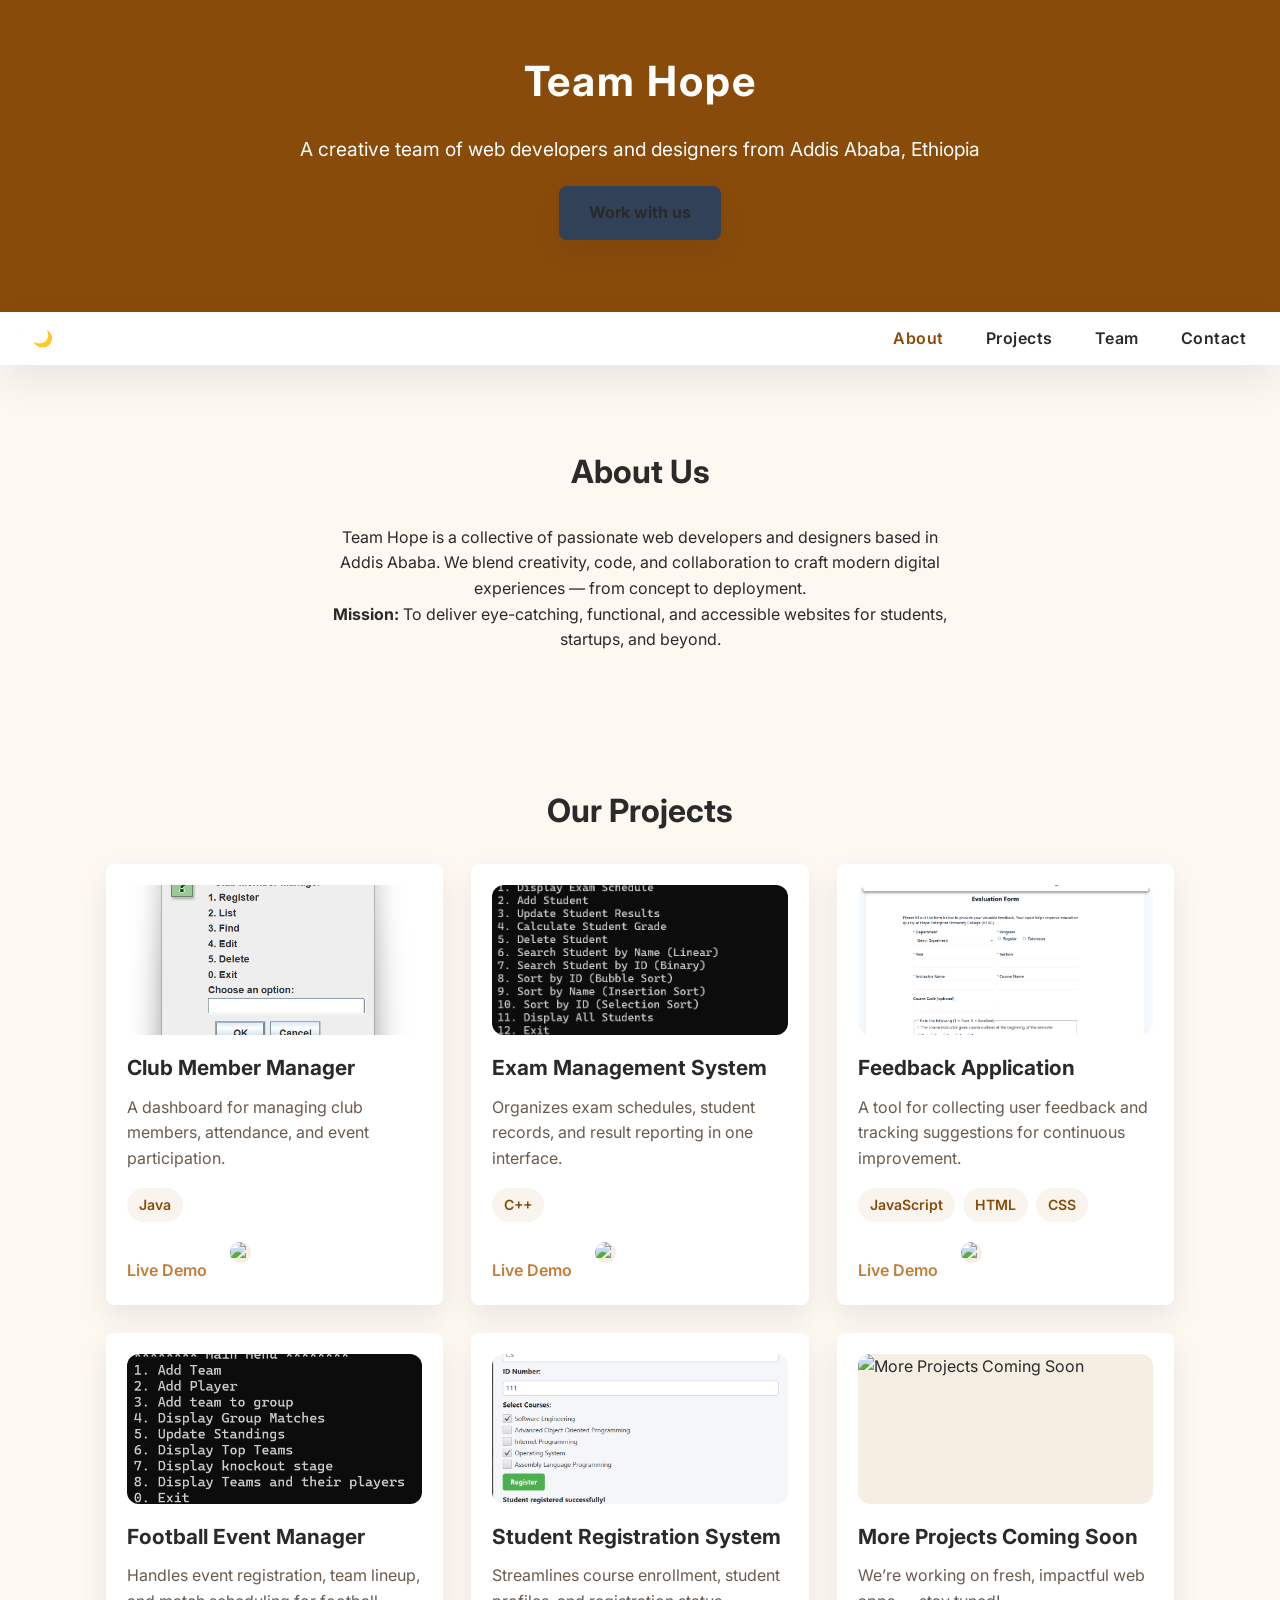
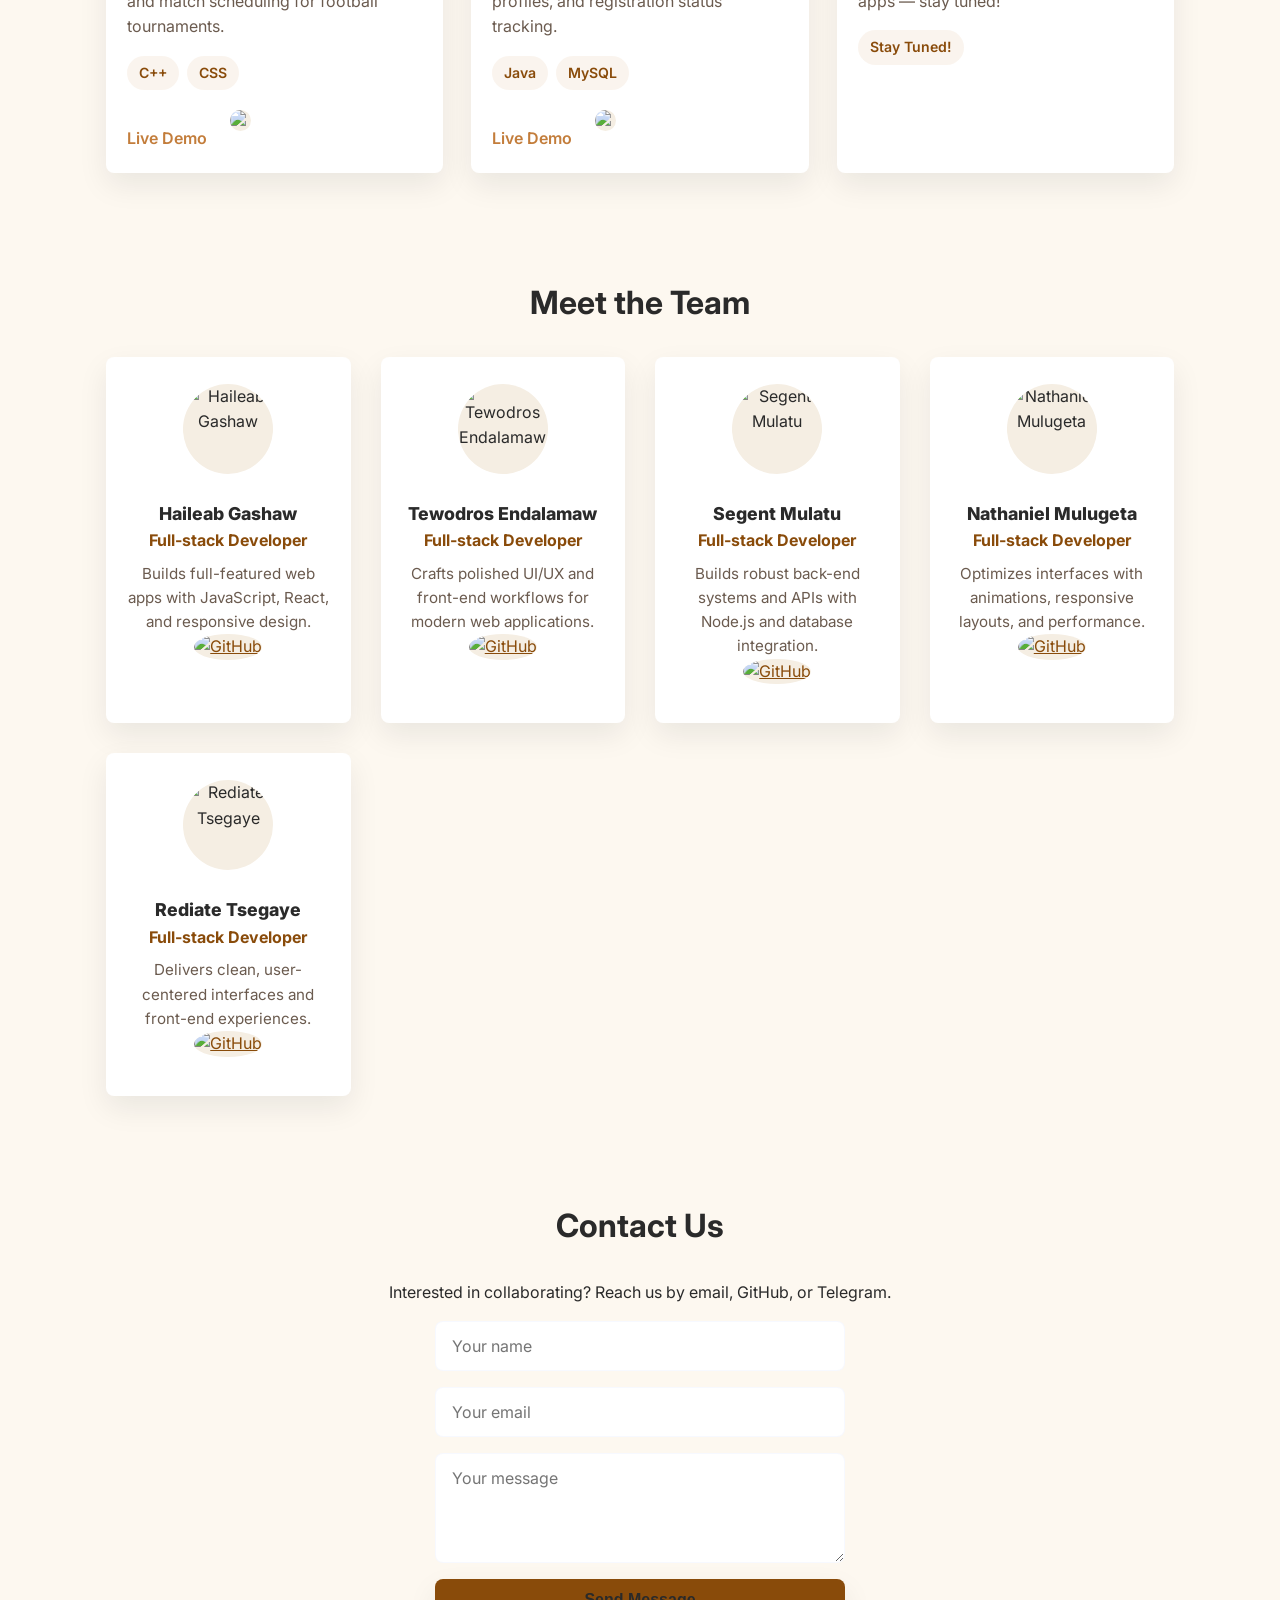
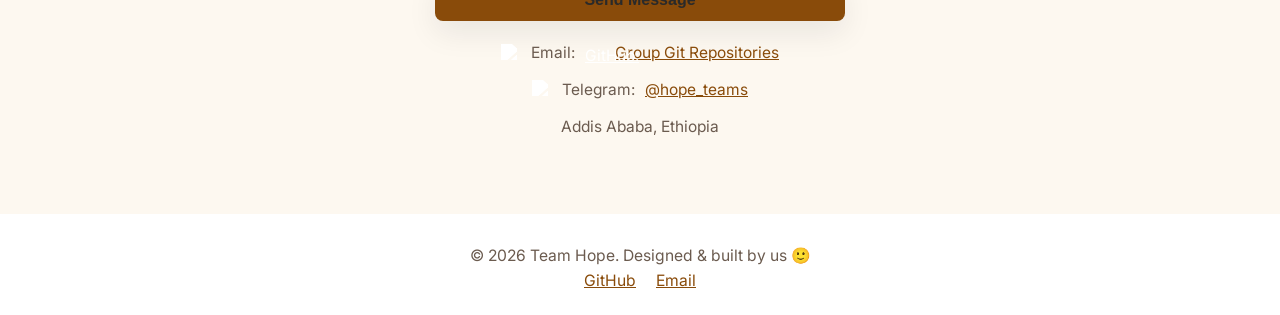
==== commit 5e90c097: "Fix HTML encoding issues in index.html" ====
--- a/index.html
+++ b/index.html
@@ -180,7 +180,7 @@
     <div class="contact-info">
       <div>
         <img src="https://cdn-icons-png.flaticon.com/512/732/732200.png" class="contact-icon" alt="Mail icon" width="20" height="20">
-        Email: <a href="mailto:teamhope.addis@gmail.com">teamhope.addis@gmail.com</a>
+        Email: <a href="mailto:endalamawtewodros2@gmail.com>teamhope.addis@gmail.com</a>
       </div>
       <div>
         <img src="https://cdn-icons-png.flaticon.com/512/25/25231.png" class="contact-icon" alt="GitHub icon" width="20" height="20">
@@ -199,7 +199,7 @@
     </div>
     <div class="footer-social">
       <a href="https://github.com/group-git-repositories" target="_blank">GitHub</a>
-      <a href="mailto:teamhope.addis@gmail.com" target="_blank">Email</a>
+      <a href="mailto:endalamawtewodros2@gmail.com" target="_blank">Email</a>
     </div>
   </footer>
   <script>
--- a/style.css
+++ b/style.css
@@ -85,21 +85,44 @@
       box-shadow: var(--shadow);
       padding: 8px 20px;
       display: flex;
-      justify-content: center;
+      justify-content: space-between;
       align-items: center;
       gap: 16px;
       position: sticky;
       top: 0; z-index: 99;
-    }
-    .theme-toggle {
+      flex-wrap: wrap;
+    }
+    .nav-actions {
+      display: flex;
+      gap: 12px;
+      align-items: center;
+    }
+    .nav-links {
+      display: flex;
+      gap: 14px;
+      align-items: center;
+      flex-wrap: wrap;
+    }
+    .theme-toggle,
+    .mobile-menu-toggle {
       border: 1px solid rgba(240,244,250,0.15);
       background: rgba(255,255,255,0.04);
       color: var(--text-high);
-      font-size: 1.1rem;
+      font-size: 1rem;
       cursor: pointer;
       padding: 8px 12px;
       border-radius: 12px;
       transition: background .18s, color .18s, border-color .18s;
+      display: inline-flex;
+      align-items: center;
+      justify-content: center;
+    }
+    .theme-toggle:hover,
+    .mobile-menu-toggle:hover {
+      background: rgba(255,255,255,0.08);
+    }
+    .mobile-menu-toggle {
+      display: none;
     }
     .theme-toggle:hover {
       background: rgba(255,255,255,0.08);
@@ -341,16 +364,40 @@
     @media (max-width: 820px) {
       .contrast-checker { position: static; width: auto; margin: 18px; box-shadow: none; }
     }
+    @media (max-width: 820px) {
+      .nav-links {
+        display: none;
+        flex-direction: column;
+        width: 100%;
+        margin-top: 10px;
+        padding-bottom: 10px;
+        border-bottom: 1px solid rgba(255,255,255,0.08);
+      }
+      nav.open .nav-links {
+        display: flex;
+      }
+      .mobile-menu-toggle {
+        display: inline-flex;
+      }
+    }
     @media (max-width: 600px) {
       header h1 { font-size: 2rem;}
-      nav { font-size: 1rem; padding: 6px 8px;}
-      section { padding: 38px 6px 18px;}
+      nav { font-size: 1rem; padding: 10px 16px;}
+      section { padding: 38px 10px 18px;}
       .projects-grid,
       .team-grid {
         grid-template-columns: 1fr;
       }
-    }
-    /* Change all links to a specific color */
+      .nav-links a {
+        width: 100%;
+        padding: 10px 0;
+      }
+      .nav-actions {
+        width: 100%;
+        justify-content: space-between;
+      }
+    }
+/* Change all links to a specific color */
 a {
   color: #894B0A;  /* Your brown accent */
 }
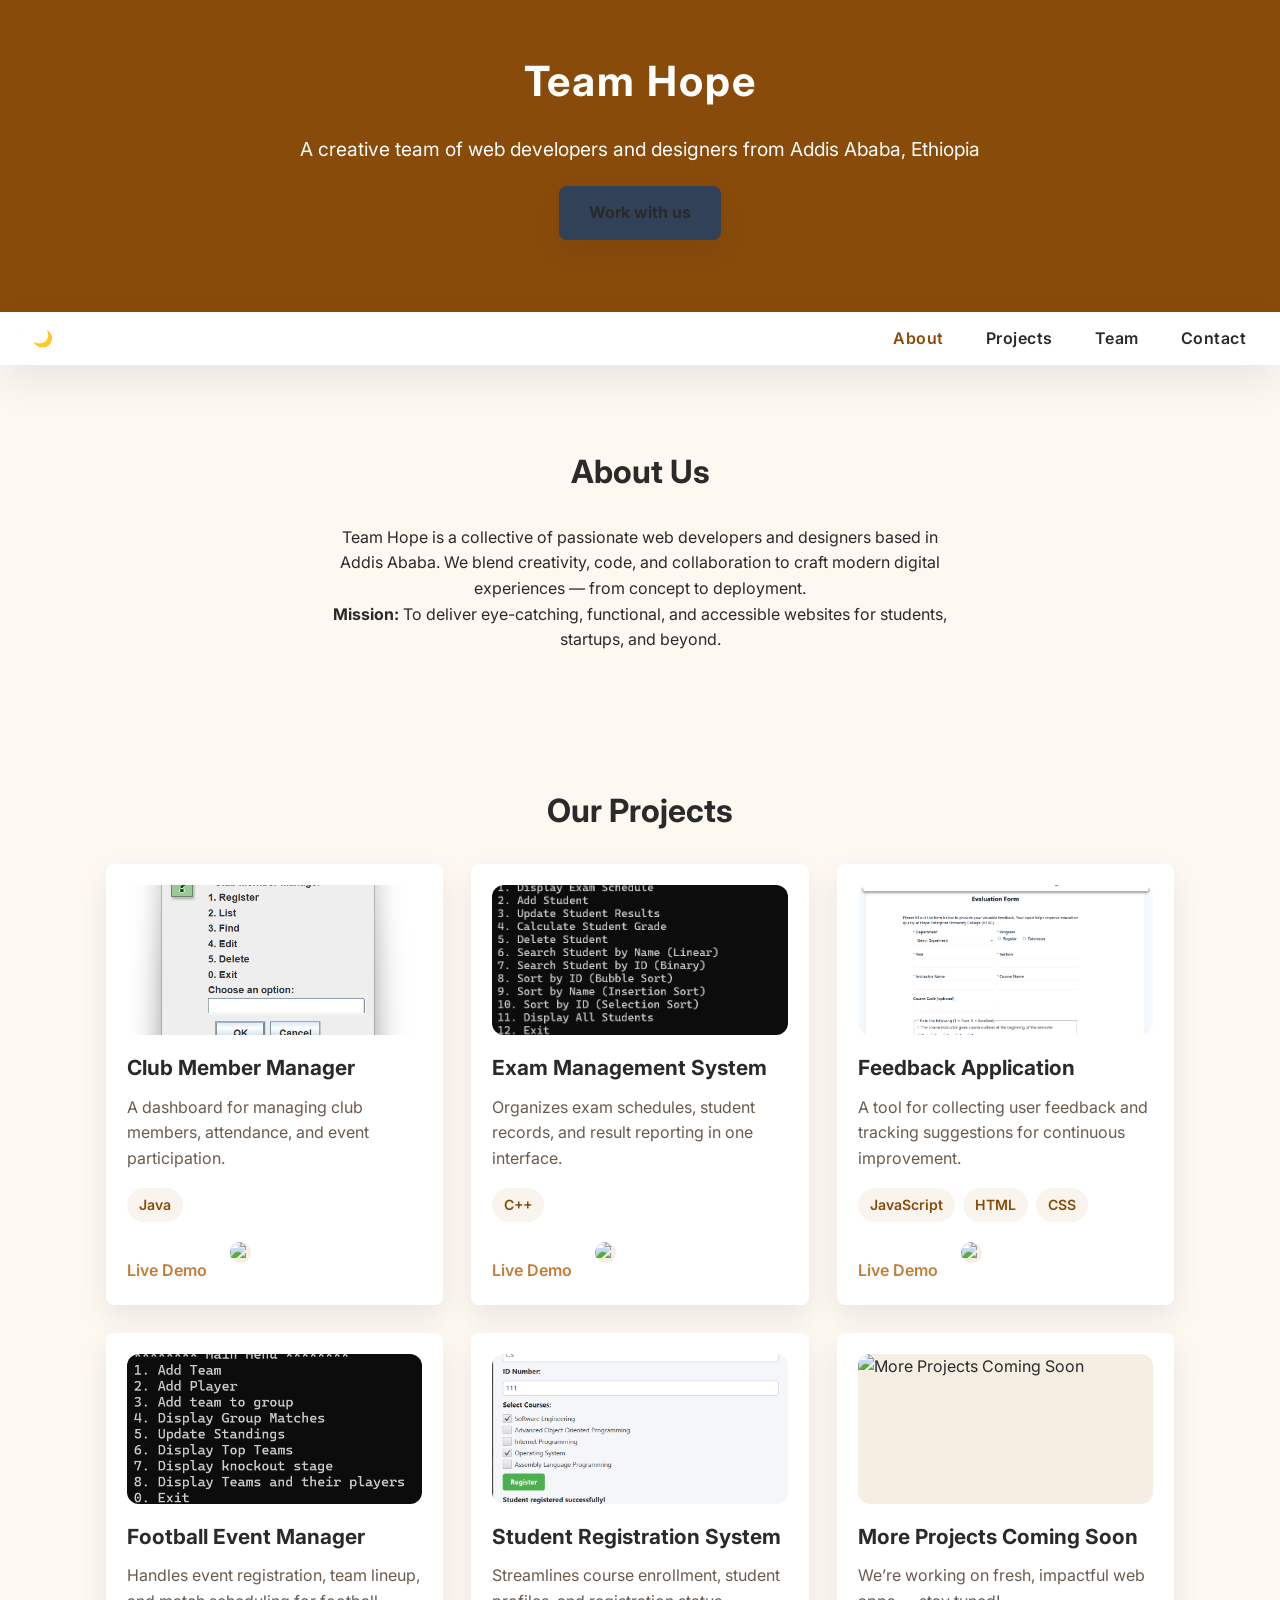
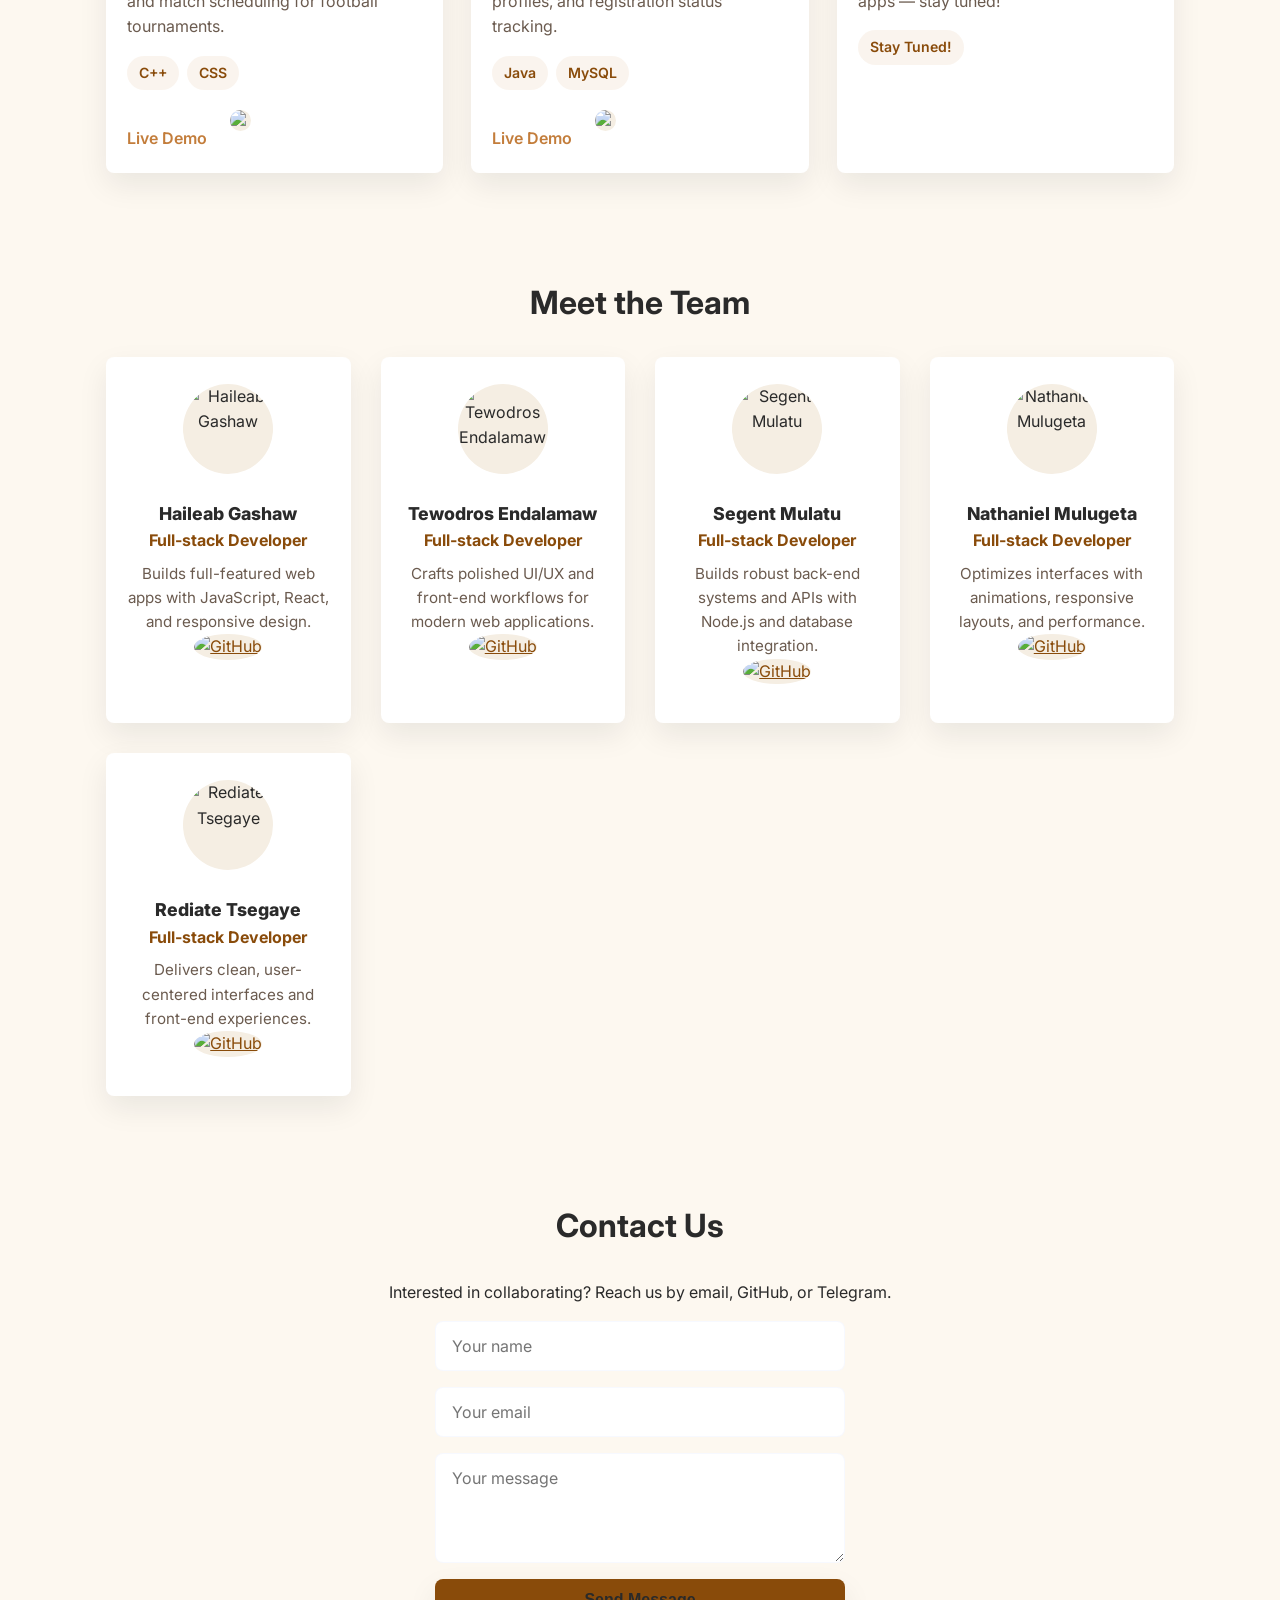
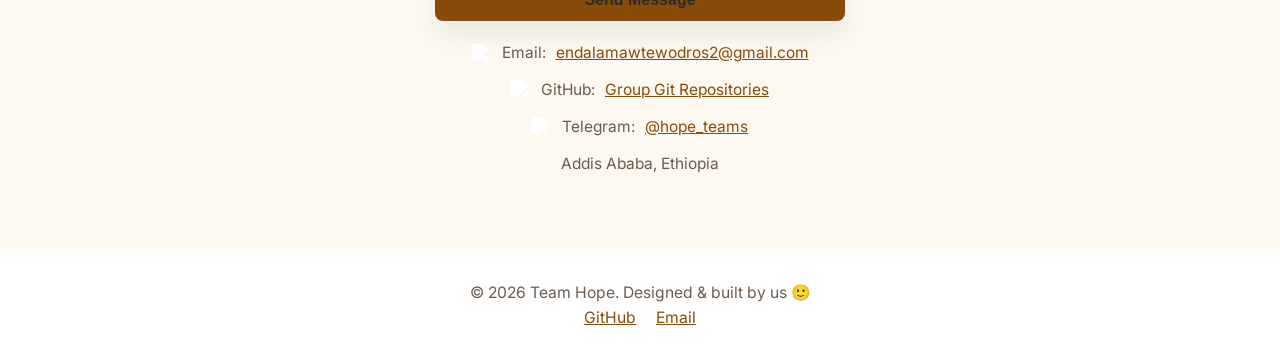
==== commit 2c0a8d6f: "Fix HTML encoding issues in index.html" ====
--- a/index.html
+++ b/index.html
@@ -180,7 +180,7 @@
     <div class="contact-info">
       <div>
         <img src="https://cdn-icons-png.flaticon.com/512/732/732200.png" class="contact-icon" alt="Mail icon" width="20" height="20">
-        Email: <a href="mailto:endalamawtewodros2@gmail.com>teamhope.addis@gmail.com</a>
+        Email: <a href="mailto:endalamawtewodros2@gmail.com">endalamawtewodros2@gmail.com</a>
       </div>
       <div>
         <img src="https://cdn-icons-png.flaticon.com/512/25/25231.png" class="contact-icon" alt="GitHub icon" width="20" height="20">
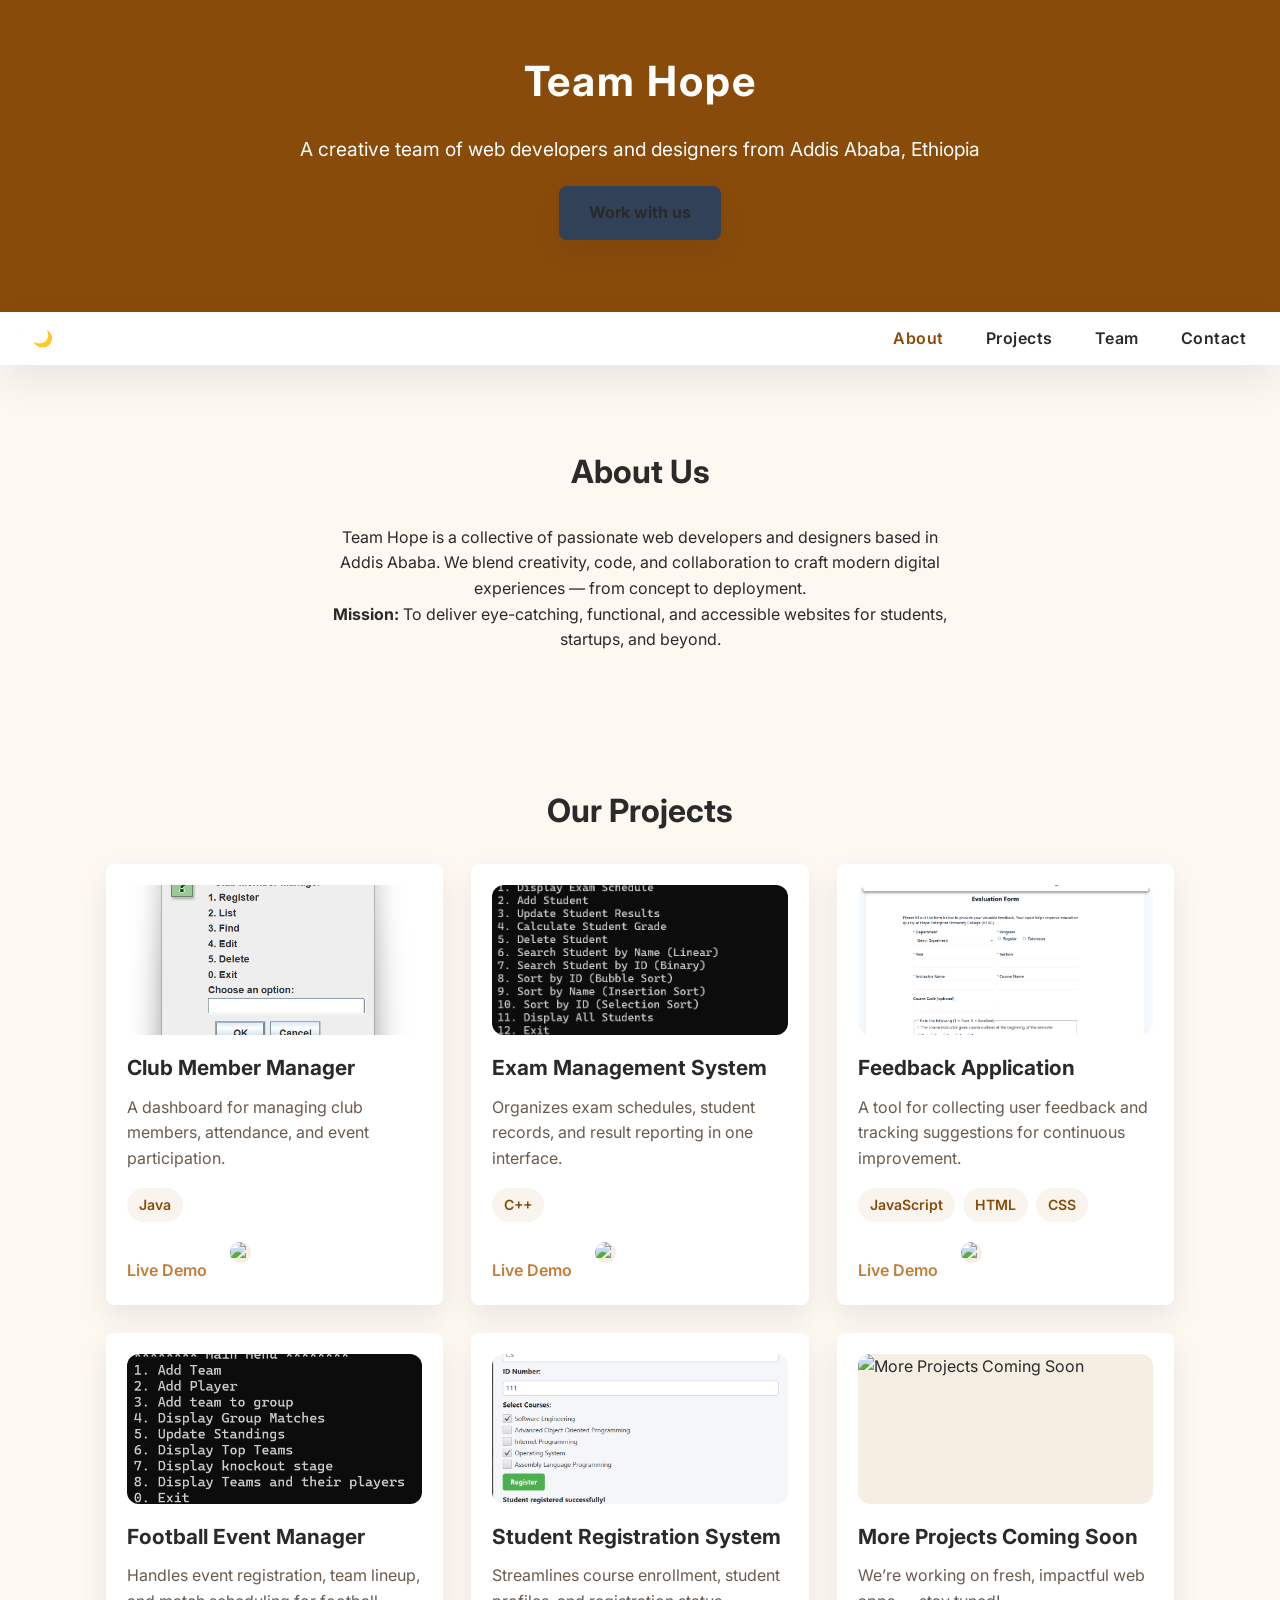
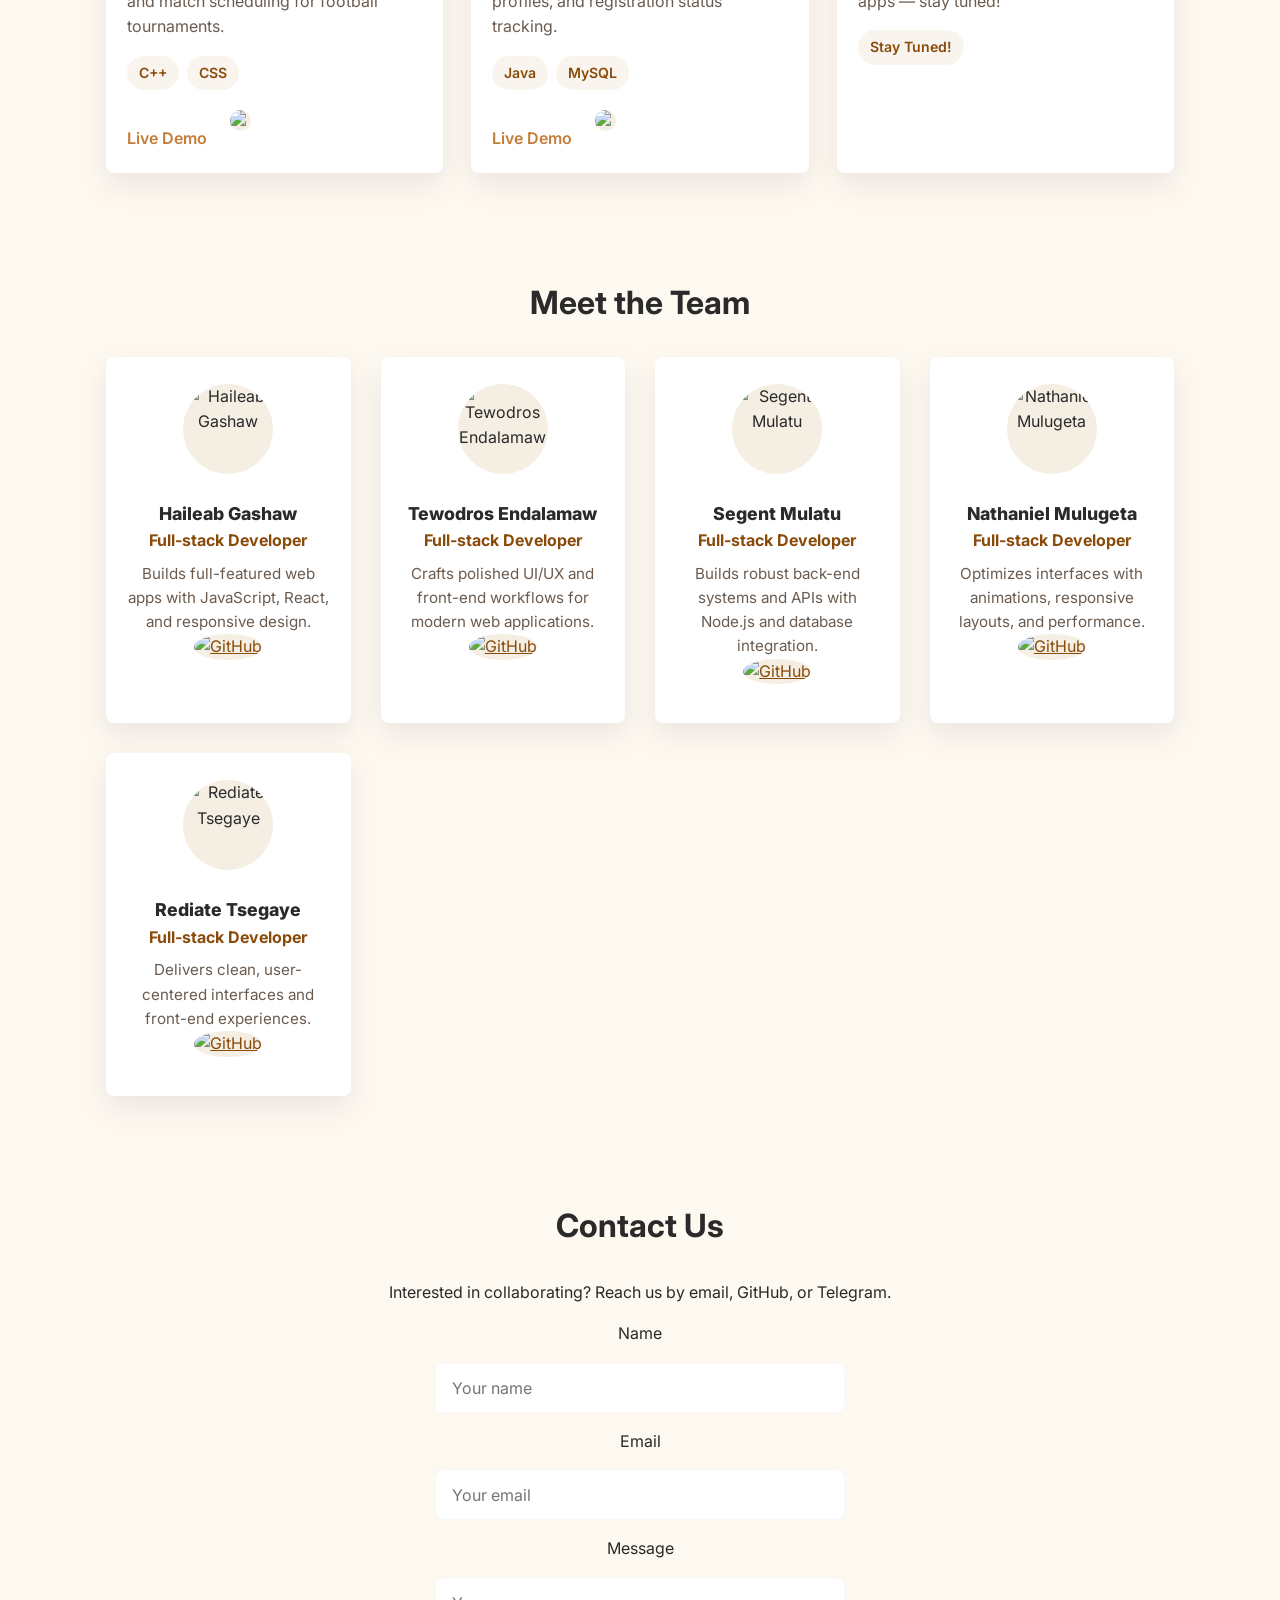
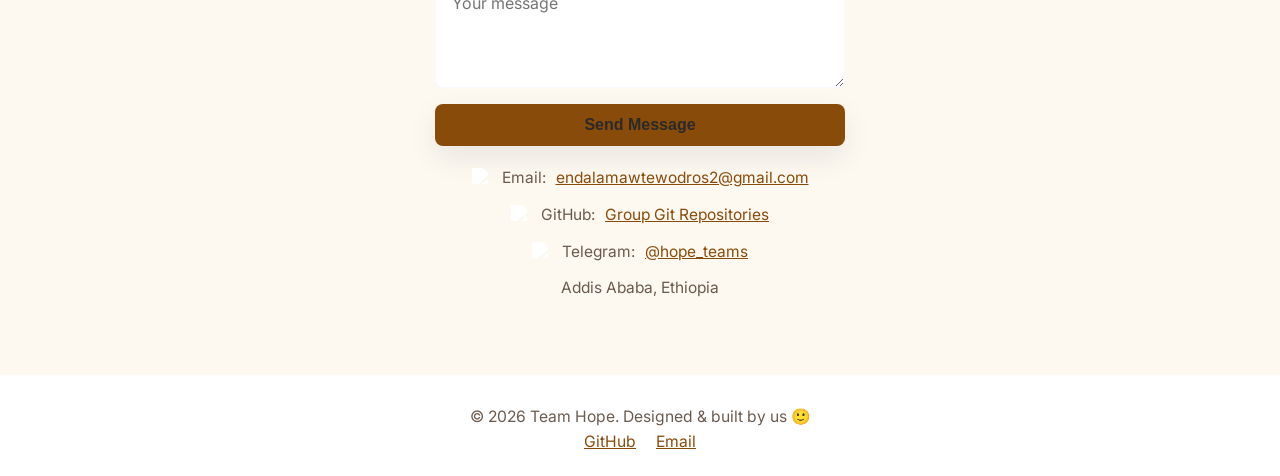
==== commit 691221fd: "Fix HTML formatting and improve structure" ====
--- a/index.html
+++ b/index.html
@@ -172,9 +172,12 @@
     <h2 class="section-title">Contact Us</h2>
     <p>Interested in collaborating? Reach us by email, GitHub, or Telegram.</p>
     <form action="https://formspree.io/f/xykbqawk" method="POST">
-      <input type="text" name="name" placeholder="Your name" required>
-      <input type="email" name="_replyto" placeholder="Your email" required>
-      <textarea name="message" placeholder="Your message" rows="4" required></textarea>
+      <label for="name">Name</label>
+      <input type="text" id="name" name="name" placeholder="Your name" required>
+      <label for="email">Email</label>
+      <input type="email" id="email" name="_replyto" placeholder="Your email" autocomplete="email" required>
+      <label for="message">Message</label>
+      <textarea id="message" name="message" placeholder="Your message" rows="4" required></textarea>
       <button type="submit">Send Message</button>
     </form>
     <div class="contact-info">
